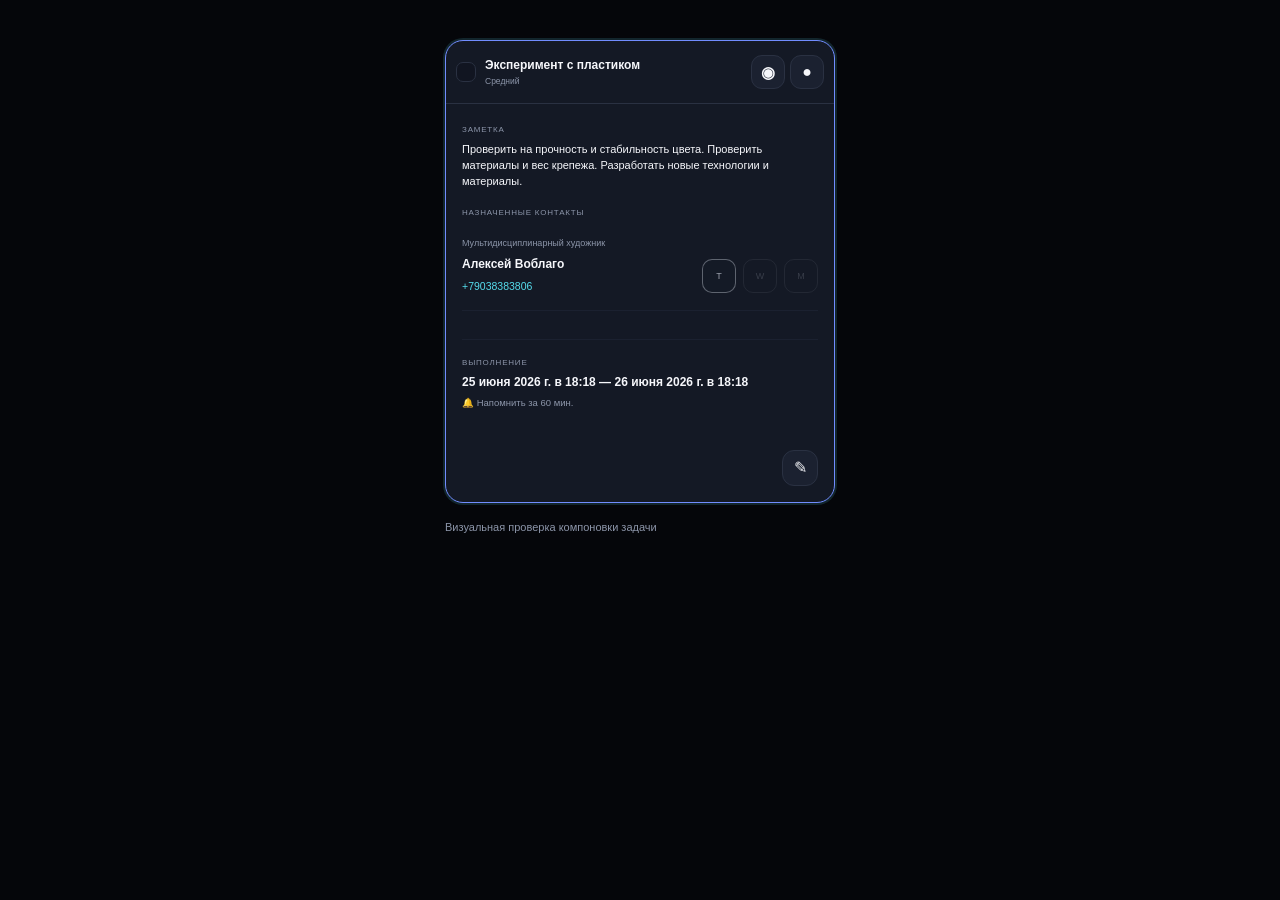
==== visual-check.html @ c801c0f1 "Add files via upload" ====
<!doctype html><html lang="ru"><head><meta charset="utf-8"><meta name="viewport" content="width=device-width,initial-scale=1"><link rel="stylesheet" href="styles.css?v=6.0.23"><style>html,body{overflow:auto;min-height:100%;background:#05060a}.visual-page{width:min(430px,100%);margin:0 auto;padding:20px}.stage-task-card{margin-top:20px}.stage-task-expanded{display:grid}.marker{margin-top:18px;color:#8c95a9;font-size:11px}</style></head><body><main class="visual-page"><article class="stage-task-card selected"><div class="stage-task-head"><label class="stage-task-check"><input type="checkbox"><span></span></label><div class="stage-task-title"><b>Эксперимент с пластиком</b><small>Средний</small></div><div class="stage-task-actions"><button>◉</button><button>●</button></div></div><div class="stage-task-expanded"><div class="task-note"><small>ЗАМЕТКА</small><p>Проверить на прочность и стабильность цвета. Проверить материалы и вес крепежа. Разработать новые технологии и материалы.</p></div><div class="task-contact-view"><small>НАЗНАЧЕННЫЕ КОНТАКТЫ</small><article class="task-contact-card"><div class="task-contact-copy"><span class="task-contact-role">Мультидисциплинарный художник</span><b>Алексей Воблаго</b><a class="task-contact-number">+79038383806</a></div><div class="task-contact-messengers"><span class="messenger-badges"><button class="messenger-badge selected">T</button><button class="messenger-badge muted">W</button><button class="messenger-badge muted">M</button></span></div></article></div><div class="task-time-view"><small>ВЫПОЛНЕНИЕ</small><b>25 июня 2026 г. в 18:18 — 26 июня 2026 г. в 18:18</b><span>🔔 Напомнить за 60 мин.</span></div><div class="task-expanded-actions"><button>✎</button></div></div></article><p class="marker">Визуальная проверка компоновки задачи</p></main></body></html>
---- styles.css ----
:root{
  --bg:#05060a;--surface:#0d1018;--surface2:#141925;--surface3:#1b2130;
  --line:#2a3142;--line-soft:#1b2130;--text:#f6f7fb;--muted:#8c95a9;
  --purple:#a14eff;--blue:#6177ff;--cyan:#55dcec;--lime:#b8ff72;--danger:#ff7285;
  --header-h:62px;--nav-h:68px;--safe-top:env(safe-area-inset-top,0px);--safe-bottom:env(safe-area-inset-bottom,0px)
}
*{box-sizing:border-box;-webkit-tap-highlight-color:transparent}
html,body{margin:0;width:100%;height:100%;overflow:hidden;background:var(--bg);color:var(--text);font-family:-apple-system,BlinkMacSystemFont,"SF Pro Display","SF Pro Text",Inter,Arial,sans-serif}
body{overscroll-behavior:none}
button,input,textarea,select{font:inherit;color:inherit}
button{border:0;background:none;padding:0;cursor:pointer}
input,textarea,select{outline:none}
.hidden{display:none!important}
.primary,.ghost{min-height:44px;padding:0 18px;border-radius:15px;font-weight:700}
.primary{background:linear-gradient(120deg,var(--purple),var(--blue) 55%,var(--cyan));color:white;box-shadow:0 12px 28px #536fff33}
.ghost{background:#1b2130;color:#e8ebf3;border:1px solid #30384b}
.danger-text{color:#ff9aaa}

/* Approved loading and auth */
.splash-screen,.auth-screen{position:fixed;inset:0;z-index:1000;display:grid;place-items:center;overflow:hidden;background:radial-gradient(circle at 50% 36%,#141c3a 0,#080a12 42%,#040509 78%)}
.splash-screen{transition:opacity .42s ease,visibility .42s ease}.splash-screen.leaving{opacity:0;visibility:hidden}
.splash-noise{position:absolute;inset:0;background:radial-gradient(circle at center,transparent 0,transparent 58%,#030408 100%)}
.splash-dots{position:absolute;inset:0;background-image:radial-gradient(circle,rgba(151,160,255,.18) 0 1px,transparent 1.4px);background-size:23px 23px;mask-image:radial-gradient(circle,#000 5%,transparent 73%);opacity:.26}
.splash-orbit{position:absolute;border:1px solid #7c64ff20;border-radius:50%;animation:orbit 2s ease both}.orbit-a{width:430px;height:430px}.orbit-b{width:620px;height:620px;animation-delay:.12s}
.splash-content{position:relative;z-index:2;text-align:center;padding:0 20px;animation:splashIn 2s cubic-bezier(.2,.78,.23,1) both}
.splash-full-wrap{width:min(76vw,320px);margin:0 auto 28px;display:flex;flex-direction:column;align-items:center}.splash-full-mark{display:block;width:100%;height:auto;object-fit:contain;filter:drop-shadow(0 0 26px #6c55ff33)}.brand-wordmark{display:flex;align-items:center;justify-content:center;gap:.08em;margin-top:14px;font-size:clamp(25px,7vw,35px);font-weight:300;letter-spacing:.22em;line-height:1;color:#f4f5f8}.brand-wordmark strong{font-weight:500;letter-spacing:.18em;background:linear-gradient(90deg,#5d8dff,#716cff 55%,#9d4eff);-webkit-background-clip:text;background-clip:text;color:transparent}
.splash-tagline{margin:0;color:#c7cede;font-size:16px;letter-spacing:.01em}.splash-progress{width:154px;height:2px;margin:30px auto 0;background:#262c3a;border-radius:10px;overflow:hidden}.splash-progress span{display:block;width:100%;height:100%;transform-origin:left;background:linear-gradient(90deg,var(--purple),var(--blue),var(--cyan));animation:load 1.75s ease both}
@keyframes splashIn{0%{opacity:0;transform:translateY(14px) scale(.95);filter:blur(8px)}48%{opacity:1;filter:blur(0)}100%{transform:none}}
@keyframes load{from{transform:scaleX(0)}to{transform:scaleX(1)}}@keyframes orbit{0%{opacity:0;transform:scale(.72)}55%{opacity:.8}100%{opacity:.14;transform:scale(1.08)}}
.auth-screen{z-index:900;padding:calc(16px + var(--safe-top)) 18px calc(16px + var(--safe-bottom));background:radial-gradient(circle at 12% 18%,#7038ff26,transparent 31%),radial-gradient(circle at 88% 79%,#00cae71e,transparent 35%),#05060a}
.auth-card{position:relative;width:min(100%,390px);max-height:calc(100vh - 36px - var(--safe-top) - var(--safe-bottom));overflow:auto;padding:20px;background:linear-gradient(180deg,#111520e8,#0b0e16f2);border:1px solid #2d3446;border-radius:30px;box-shadow:0 30px 80px #000c,0 0 0 1px #171b28 inset;backdrop-filter:blur(24px)}
.auth-brand{display:flex;flex-direction:column;align-items:center;text-align:center;margin-bottom:18px}.auth-mark-wrap{width:100%;height:190px;display:flex;align-items:center;justify-content:center;margin-bottom:8px}.auth-logo-stack{width:min(76vw,310px);display:flex;flex-direction:column;align-items:center}.auth-mark{width:100%;height:auto;object-fit:contain;filter:drop-shadow(0 0 22px #5d5cff29)}.auth-wordmark{margin-top:9px;font-size:27px}.auth-slogan{margin:0 0 10px;color:#c7cede;font-size:17px}
.auth-tabs{display:grid;grid-template-columns:1fr 1fr;gap:4px;padding:4px;border-radius:15px;background:#070910;border:1px solid #1e2432;margin-bottom:14px}.auth-tabs button{height:40px;border-radius:11px;color:#7f899c;font-size:13px}.auth-tabs button.active{color:white;background:#242b3a;box-shadow:inset 0 0 0 1px #414a60}
.auth-form{display:grid;gap:12px}.auth-form label{font-size:11px;color:#9da6b8}.auth-form input{display:block;width:100%;height:47px;margin-top:6px;padding:0 14px;background:#080a10;border:1px solid #2e3547;border-radius:14px;font-size:14px}.auth-form input:focus{border-color:#7668fa;box-shadow:0 0 0 3px #6f56ff20}.auth-submit{width:100%;margin-top:3px}.skip-auth{width:100%;height:44px;margin-top:12px;border:1px solid #31384a;border-radius:14px;background:#171b25;color:#c8ceda}
.auth-glow{position:absolute;border-radius:50%;filter:blur(70px);opacity:.24}.glow-one{width:240px;height:240px;background:#7f3cff;left:-100px;top:80px}.glow-two{width:250px;height:250px;background:#18cfe4;right:-130px;bottom:50px}

/* Workspace */
.app-hidden{visibility:hidden;opacity:0}#app.app-ready{visibility:visible;opacity:1;transition:opacity .35s ease}
.app-header{position:fixed;z-index:80;top:0;left:0;right:0;height:calc(var(--header-h) + var(--safe-top));padding:calc(var(--safe-top) + 8px) 14px 6px;display:grid;grid-template-columns:44px 1fr 44px;align-items:center;gap:10px;background:linear-gradient(180deg,#07090ff5 0,#07090fcb 70%,transparent 100%);pointer-events:none}
.app-header>*{pointer-events:auto}.brand-button,.round-button{width:42px;height:42px;border-radius:15px;display:grid;place-items:center;background:linear-gradient(180deg,#171b26,#10131b);border:1px solid #2b3244;box-shadow:0 8px 24px #0007,0 0 0 1px #171c28 inset}.brand-button img{width:34px;height:28px;object-fit:contain;display:block}.round-button{border-radius:50%;gap:3px;align-content:center}.round-button span{display:block;width:4px;height:4px;border-radius:50%;background:#d7ddea}
.space-switch{justify-self:center;display:grid;grid-template-columns:1fr 1fr;width:min(214px,58vw);padding:4px;background:#0b0e16d9;border:1px solid #242b3b;border-radius:18px;backdrop-filter:blur(18px);box-shadow:0 0 0 1px #151925 inset}.space-switch button{height:38px;border-radius:14px;color:#8992a5;font-size:12px;font-weight:650}.space-switch button.active{color:white;background:linear-gradient(145deg,#303747,#1b2130);box-shadow:inset 0 0 0 1px #465067,0 8px 22px #0006}
#canvasViewport{position:fixed;inset:0;overflow:hidden;touch-action:none;background:radial-gradient(circle at 50% 43%,#0b1230 0,#070910 42%,#040509 79%)}
#dotCanvas{position:absolute;inset:0;width:100%;height:100%;z-index:0;pointer-events:none}
#world{position:absolute;left:0;top:0;width:3600px;height:2600px;transform-origin:0 0;z-index:2;will-change:transform}
#linkLayer,#cardLayer{position:absolute;left:0;top:0;width:3600px;height:2600px}#linkLayer{overflow:visible;pointer-events:none;z-index:1}#cardLayer{z-index:2}
.link-path{fill:none;stroke:url(#linkGradient);stroke-width:2.2;opacity:.45;filter:drop-shadow(0 0 7px #697aff40);transition:opacity .2s,stroke-width .2s}.link-path.active{opacity:1;stroke-width:3.4;filter:drop-shadow(0 0 12px #65def089)}
.link-dot{fill:#72dff0;opacity:.75;filter:drop-shadow(0 0 7px #72dff0)}
.empty-state{position:absolute;z-index:3;left:50%;top:48%;transform:translate(-50%,-50%);width:min(340px,84vw);text-align:center;pointer-events:none}.empty-symbol{font-size:84px;line-height:.8;background:linear-gradient(135deg,var(--purple),var(--cyan));-webkit-background-clip:text;background-clip:text;color:transparent;filter:drop-shadow(0 0 18px #725aff42)}.empty-state h1{font-size:29px;margin:16px 0 7px}.empty-state p{margin:0;color:#8e97aa;font-size:14px}
.gesture-hint{position:absolute;z-index:70;left:50%;top:calc(var(--safe-top) + 76px);transform:translateX(-50%);width:min(350px,calc(100vw - 32px));padding:14px;background:#111623ee;border:1px solid #30384c;border-radius:20px;box-shadow:0 20px 50px #000b;backdrop-filter:blur(20px);display:grid;gap:8px}.gesture-hint span{font-size:12px;color:#d7dce8}.gesture-hint span::before{content:"•";color:#75e6f1;margin-right:8px}.gesture-hint button{height:36px;margin-top:4px;border-radius:12px;background:#252c3c;color:white;font-size:12px}
.canvas-utility{position:fixed;z-index:35;right:16px;top:calc(var(--safe-top) + 74px);width:42px;height:42px;border-radius:14px;background:#111620d9;border:1px solid #2c3446;backdrop-filter:blur(16px);box-shadow:0 10px 28px #0007}.canvas-utility::before,.canvas-utility::after{content:"";position:absolute;width:11px;height:11px;border-color:#aeb7c9}.canvas-utility::before{left:9px;top:9px;border-left:2px solid;border-top:2px solid}.canvas-utility::after{right:9px;bottom:9px;border-right:2px solid;border-bottom:2px solid}

/* Cards */
.node-card{--cw:230px;--ch:154px;position:absolute;width:var(--cw);height:var(--ch);border-radius:26px;touch-action:none;user-select:none;transform-origin:center;will-change:left,top,transform;transition:width .28s cubic-bezier(.2,.75,.2,1),height .28s cubic-bezier(.2,.75,.2,1),border-radius .28s,box-shadow .2s;filter:drop-shadow(0 20px 34px #0008)}
.node-card.compact{--cw:128px;--ch:128px;border-radius:31px}.node-card.expanded{--cw:310px;--ch:224px;border-radius:30px}
.card-shell{position:absolute;inset:0;overflow:hidden;border-radius:inherit;background:linear-gradient(160deg,#171c29f7,#0d1018f9);border:1px solid #2c3346;box-shadow:0 0 0 1px #151a27 inset;isolation:isolate}.card-shell::after{content:"";position:absolute;inset:0;z-index:-1;border-radius:inherit;background:linear-gradient(180deg,#697bff12,transparent 38%,#61def20b)}
.node-card.selected .card-shell{border-color:#7fa6ff;box-shadow:0 0 0 2px #77e3f04a,0 0 34px #805eff4f,0 0 0 1px #182338 inset}.node-card.dragging{transition:none;z-index:30}.node-card.longpress .card-shell{animation:pressGlow 2s linear forwards}@keyframes pressGlow{0%{box-shadow:0 0 0 0 #60ddec00}100%{box-shadow:0 0 0 4px #60ddecbb,0 0 34px #7b62ff8c}}
.card-visual{position:relative;height:68px;background:linear-gradient(135deg,#242d49,#131a2c 52%,#162637);background-size:cover;background-position:center;overflow:hidden}.card-visual::after{content:"";position:absolute;inset:0;background:linear-gradient(180deg,transparent 40%,#0e1119e8)}.card-visual-placeholder{position:absolute;inset:0;display:grid;place-items:center;color:#c2cbdd}.card-visual-placeholder svg{width:31px;height:31px;opacity:.78}.card-type-pill{position:absolute;z-index:2;left:10px;top:10px;padding:5px 8px;border:1px solid #7484af55;border-radius:999px;background:#0b0e16a6;backdrop-filter:blur(10px);font-size:8px;letter-spacing:.12em;color:#d9dfed}.card-status-dot{position:absolute;z-index:3;right:11px;top:11px;width:9px;height:9px;border-radius:50%;background:#72e2ef;box-shadow:0 0 10px #72e2ef}.status-paused .card-status-dot{background:#ffd36b;box-shadow:0 0 10px #ffd36b}.status-done .card-status-dot{background:#b7ff72;box-shadow:0 0 10px #b7ff72}.status-cancelled .card-status-dot{background:#ff7285;box-shadow:0 0 10px #ff7285}
.card-content{padding:11px 13px 12px}.card-title-row{display:flex;align-items:flex-start;gap:7px}.card-title{min-width:0;flex:1;margin:0;color:#fff;font-size:15px;line-height:1.15;font-weight:720;white-space:nowrap;overflow:hidden;text-overflow:ellipsis}.card-subtitle{margin:4px 0 0;color:#929caf;font-size:10.5px;white-space:nowrap;overflow:hidden;text-overflow:ellipsis}.card-metrics{display:flex;gap:5px;margin-top:9px;overflow:hidden}.metric{flex:0 0 auto;display:inline-flex;align-items:center;gap:4px;min-height:24px;padding:0 7px;border:1px solid #2b3345;border-radius:11px;background:#101520;color:#c8cfdd;font-size:8.5px}.metric svg{width:11px;height:11px}.card-progress{height:3px;margin-top:9px;border-radius:4px;background:#232a39;overflow:hidden}.card-progress span{display:block;height:100%;border-radius:inherit;background:linear-gradient(90deg,var(--purple),var(--cyan))}
.card-actions{position:absolute;z-index:8;left:50%;bottom:-24px;transform:translateX(-50%);display:flex;gap:7px;padding:6px;border:1px solid #31394c;border-radius:18px;background:#111621ed;box-shadow:0 14px 35px #000a;backdrop-filter:blur(18px);opacity:0;pointer-events:none;transition:opacity .18s,bottom .18s}.node-card.selected .card-actions{opacity:1;bottom:-29px;pointer-events:auto}.card-action{width:38px;height:38px;border-radius:13px;display:grid;place-items:center;background:#1c2230;border:1px solid #2d3548;color:#d9dfea}.card-action.primary-action{background:linear-gradient(135deg,#4f3a80,#193e5a);border-color:#586a98}.card-action svg{width:19px;height:19px}
.compact .card-shell{background:#111620}.compact .card-visual{height:100%;border-radius:inherit}.compact .card-visual::after{background:linear-gradient(180deg,transparent 34%,#080b12ee 88%)}.compact .card-type-pill{display:none}.compact .card-status-dot{right:12px;top:12px}.compact .card-content{position:absolute;z-index:3;left:0;right:0;bottom:0;padding:11px}.compact .card-title{font-size:12px;text-align:center}.compact .card-subtitle,.compact .card-metrics,.compact .card-progress{display:none}.compact .card-visual-placeholder svg{width:42px;height:42px}.compact .card-actions{bottom:-24px}.compact.selected .card-actions{bottom:-27px}
.expanded .card-visual{height:92px}.expanded .card-content{padding:13px 15px}.expanded .card-title{font-size:18px}.expanded .card-subtitle{font-size:11px;margin-top:5px}.expanded .card-metrics{margin-top:12px}.expanded .metric{min-height:28px;padding:0 9px;font-size:9px}.expanded .card-progress{height:4px;margin-top:12px}
.node-card[data-type="person"] .card-visual{background:radial-gradient(circle at 50% 20%,#303b61,#131927 62%)}.node-card[data-type="idea"] .card-visual{background:linear-gradient(135deg,#432b5f,#182a42 58%,#142f35)}.node-card[data-type="goal"] .card-visual{background:linear-gradient(135deg,#283d67,#1c2042 56%,#143c43)}.node-card[data-type="process"] .card-visual{background:linear-gradient(135deg,#302a55,#182a43 54%,#14333a)}
.process-quick{display:none;margin-top:10px;grid-template-columns:1fr 70px 30px;gap:5px}.expanded[data-type="process"] .process-quick{display:grid}.process-quick input{min-width:0;height:30px;padding:0 8px;background:#090c12;border:1px solid #2a3244;border-radius:9px;font-size:9px}.process-quick button{border-radius:9px;background:linear-gradient(135deg,var(--purple),var(--cyan));font-weight:800}

/* Navigation */
.bottom-nav{position:fixed;z-index:60;left:14px;right:14px;bottom:calc(9px + var(--safe-bottom));height:var(--nav-h);display:grid;grid-template-columns:repeat(4,1fr);align-items:center;padding:4px;border:1px solid #262d3e;border-radius:27px;background:linear-gradient(180deg,#111520e6,#0c0f17f4);backdrop-filter:blur(24px);box-shadow:0 12px 40px #000a,0 0 0 1px #171b28 inset}.bottom-nav button{height:56px;border-radius:20px;color:#8993a6;display:flex;flex-direction:column;align-items:center;justify-content:center;gap:3px}.bottom-nav button.active{color:#eef3ff;background:linear-gradient(145deg,#242b3a,#171c28);box-shadow:inset 0 0 0 1px #313a4e}.nav-icon{width:24px;height:24px;display:grid;place-items:center}.nav-icon svg{width:23px;height:23px}.bottom-nav small{font-size:9px;font-weight:650}
.create-button{position:fixed;z-index:66;right:22px;bottom:calc(var(--nav-h) + var(--safe-bottom) + 24px);width:58px;height:58px;border-radius:50%;background:linear-gradient(135deg,var(--purple),var(--blue) 55%,var(--cyan));box-shadow:0 16px 36px #506fff50,0 0 0 5px #090b12;border:1px solid #9cbbff8f}.create-button span::before,.create-button span::after{content:"";position:absolute;left:50%;top:50%;width:23px;height:2px;border-radius:4px;background:white;transform:translate(-50%,-50%)}.create-button span::after{transform:translate(-50%,-50%) rotate(90deg)}.create-button.active{transform:rotate(45deg);transition:transform .2s}

/* Sheets / dialogs */
.scrim{position:fixed;inset:0;z-index:100;background:#0009;backdrop-filter:blur(5px)}
.action-sheet,.side-panel{position:fixed;z-index:110;left:0;right:0;bottom:0;max-height:88vh;overflow:auto;padding:9px 16px calc(22px + var(--safe-bottom));border-radius:28px 28px 0 0;background:linear-gradient(180deg,#141925f8,#0b0f17fc);border-top:1px solid #323a4e;box-shadow:0 -24px 70px #000d;animation:sheetIn .24s cubic-bezier(.2,.8,.2,1)}@keyframes sheetIn{from{transform:translateY(30px);opacity:0}to{transform:none;opacity:1}}
.sheet-grabber{width:42px;height:4px;margin:1px auto 13px;border-radius:4px;background:#343b4c}.action-sheet header,.side-panel header{display:flex;align-items:center;justify-content:space-between;margin-bottom:14px}.action-sheet header small,.side-panel header small{font-size:8px;letter-spacing:.16em;color:#717d92}.action-sheet h2,.side-panel h2{margin:3px 0 0;font-size:22px}.action-sheet header button,.side-panel header button,.account-menu header button{width:36px;height:36px;border-radius:50%;background:#202635;color:#e5eaf3;font-size:24px}
.creation-grid{display:grid;grid-template-columns:repeat(2,1fr);gap:9px}.creation-item{min-height:84px;padding:13px;border:1px solid #293144;border-radius:20px;background:linear-gradient(145deg,#1a2030,#111620);text-align:left;display:flex;align-items:center;gap:12px}.creation-item:active{transform:scale(.98)}.creation-icon{width:44px;height:44px;border-radius:15px;display:grid;place-items:center;background:linear-gradient(145deg,#28234d,#173448);border:1px solid #3a4c6e}.creation-icon svg{width:25px;height:25px}.creation-item b{display:block;font-size:13px}.creation-item small{display:block;margin-top:4px;color:#8892a5;font-size:9.5px;line-height:1.35}
.account-menu{position:fixed;z-index:115;right:14px;top:calc(var(--safe-top) + 63px);width:min(342px,calc(100vw - 28px));padding:10px;border-radius:23px;background:linear-gradient(180deg,#151a27f7,#0c1018fa);border:1px solid #31394c;box-shadow:0 24px 70px #000d;backdrop-filter:blur(26px);animation:menuIn .18s ease-out}@keyframes menuIn{from{opacity:0;transform:translateY(-7px) scale(.97)}to{opacity:1;transform:none}}.account-menu header{display:flex;align-items:center;justify-content:space-between;padding:6px 7px 10px;border-bottom:1px solid #252c3b}.account-menu header small{font-size:8px;letter-spacing:.17em;color:#738097}.account-menu header b{display:block;margin-top:4px;font-size:14px}.menu-row{width:100%;min-height:58px;padding:9px 8px;display:flex;align-items:center;gap:11px;text-align:left;border-radius:15px}.menu-row:active{background:#202635}.menu-row>span{width:38px;height:38px;border-radius:13px;display:grid;place-items:center;background:linear-gradient(145deg,#29234a,#153248);border:1px solid #384760}.menu-row>span svg{width:20px;height:20px}.menu-row b{display:block;font-size:12px}.menu-row small{display:block;margin-top:3px;color:#8993a7;font-size:9px}.menu-row.danger{color:#ffc4cc}.account-menu footer{text-align:center;color:#667187;font-size:8px;letter-spacing:.08em;padding:8px 0 3px}
.side-panel{z-index:112;min-height:44vh}.panel-body{display:grid;gap:9px}.panel-empty{padding:44px 20px;text-align:center;color:#7f899b}.panel-card{padding:13px;border:1px solid #293144;border-radius:18px;background:#121722}.panel-card-head{display:flex;justify-content:space-between;gap:10px}.panel-card b{font-size:13px}.panel-card small{color:#8d97aa;font-size:9px}.panel-card p{margin:8px 0 0;color:#c8cfdb;font-size:11px;line-height:1.4}.panel-chip{padding:5px 8px;border-radius:999px;background:#202737;color:#b8c1d3;font-size:8px}
.app-dialog{width:min(720px,100vw);max-width:100vw;height:min(92vh,860px);max-height:92vh;margin:auto 0 0;padding:0;border:0;border-radius:30px 30px 0 0;background:#0c1018;color:white;overflow:hidden}.app-dialog::backdrop,.asset-viewer::backdrop{background:#000a;backdrop-filter:blur(7px)}.dialog-shell{height:100%;display:grid;grid-template-rows:auto 1fr auto}.dialog-header{display:flex;align-items:center;justify-content:space-between;padding:16px 17px 12px;border-bottom:1px solid #242b3a;background:#101520f5}.dialog-header small{font-size:8px;letter-spacing:.16em;color:#758198}.dialog-header h2{margin:4px 0 0;font-size:21px}.dialog-header button{width:38px;height:38px;border-radius:50%;background:#202636;color:#e6ebf4;font-size:26px}.dialog-body{overflow:auto;padding:16px 17px calc(20px + var(--safe-bottom))}.dialog-footer{display:flex;align-items:center;gap:8px;padding:10px 16px calc(12px + var(--safe-bottom));border-top:1px solid #242b3a;background:#101520f5}.dialog-footer span{flex:1}
.detail-hero{height:170px;border-radius:24px;background:linear-gradient(135deg,#283556,#151d31 55%,#15323a);background-size:cover;background-position:center;position:relative;overflow:hidden;margin-bottom:14px}.detail-hero::after{content:"";position:absolute;inset:0;background:linear-gradient(180deg,transparent 30%,#0c1018e8)}.detail-hero-content{position:absolute;z-index:2;left:15px;right:15px;bottom:14px}.detail-hero-content h3{margin:0;font-size:22px}.detail-hero-content p{margin:5px 0 0;color:#cad1dd;font-size:11px}.detail-grid{display:grid;grid-template-columns:repeat(2,1fr);gap:8px;margin-bottom:16px}.detail-stat{padding:12px;border:1px solid #293144;border-radius:17px;background:#121722}.detail-stat small{font-size:8px;color:#808ba0}.detail-stat b{display:block;margin-top:5px;font-size:13px}.detail-section{margin:18px 0}.detail-section-head{display:flex;align-items:center;justify-content:space-between;margin-bottom:10px}.detail-section h3{margin:0;font-size:15px}.detail-section-head button{height:34px;padding:0 11px;border-radius:11px;background:#1e2533;border:1px solid #30394c;font-size:10px}.micro-gallery{display:flex;gap:9px;overflow-x:auto;scroll-snap-type:x mandatory;padding:2px 2px 8px;overscroll-behavior-x:contain}.micro-gallery::-webkit-scrollbar{display:none}.asset-tile{position:relative;flex:0 0 126px;height:92px;border-radius:17px;overflow:hidden;scroll-snap-align:start;background:linear-gradient(145deg,#1f2738,#111722);border:1px solid #30394a}.asset-tile img,.asset-tile object{width:100%;height:100%;object-fit:cover;pointer-events:none}.asset-tile-overlay{position:absolute;left:0;right:0;bottom:0;padding:15px 8px 7px;background:linear-gradient(transparent,#080b12ed);font-size:8px;white-space:nowrap;overflow:hidden;text-overflow:ellipsis}.asset-kind{position:absolute;left:8px;top:8px;padding:4px 6px;border-radius:7px;background:#090c13c9;border:1px solid #66718d55;font-size:7px;letter-spacing:.1em}.asset-placeholder{height:100%;display:grid;place-items:center;color:#aeb8ca}.asset-placeholder strong{font-size:22px}.asset-placeholder small{position:absolute;bottom:24px;font-size:8px}.note-block{padding:13px;border:1px solid #283043;border-radius:17px;background:#111722;color:#c4cbd8;font-size:11px;line-height:1.5}.chips{display:flex;gap:6px;flex-wrap:wrap}.chip{padding:6px 9px;border:1px solid #30384b;border-radius:999px;background:#151b27;color:#bfc7d6;font-size:9px}.task-list,.stage-list,.people-list,.expense-list{display:grid;gap:7px}.task-item,.stage-item,.person-item,.expense-item{display:flex;align-items:center;gap:10px;padding:10px;border:1px solid #283043;border-radius:15px;background:#121722}.task-item input{width:18px;height:18px;accent-color:#7f72ff}.task-item div,.stage-item div,.person-item div,.expense-item div{min-width:0;flex:1}.task-item b,.stage-item b,.person-item b,.expense-item b{display:block;font-size:11px}.task-item small,.stage-item small,.person-item small,.expense-item small{display:block;margin-top:3px;color:#8791a4;font-size:8.5px}.task-item time,.expense-item time{font-size:8px;color:#808a9d}.stage-progress{width:62px;height:4px;border-radius:5px;background:#272e3d;overflow:hidden}.stage-progress span{display:block;height:100%;background:linear-gradient(90deg,var(--purple),var(--cyan))}
.field{margin:0 0 13px}.field label{display:block;margin-bottom:6px;color:#929caf;font-size:10px}.field input,.field textarea,.field select{width:100%;border:1px solid #30384a;border-radius:14px;background:#151a25;padding:12px;font-size:13px}.field textarea{min-height:86px;resize:vertical}.field-grid{display:grid;grid-template-columns:1fr 1fr;gap:9px}.editor-group{margin:18px 0;padding-top:15px;border-top:1px solid #242b3a}.editor-group h3{margin:0 0 10px;font-size:14px}.inline-add{display:grid;grid-template-columns:1fr 94px 38px;gap:6px}.inline-add input{height:39px;padding:0 10px;background:#151a25;border:1px solid #30384a;border-radius:12px}.inline-add button{border-radius:12px;background:linear-gradient(135deg,var(--purple),var(--cyan))}.repeat-row{display:grid;grid-template-columns:1fr auto;gap:7px;align-items:center;padding:8px 0;border-bottom:1px solid #202737}.repeat-row input{height:38px;padding:0 10px;background:#151a25;border:1px solid #30384a;border-radius:12px}.repeat-row button{width:34px;height:34px;border-radius:10px;background:#2a1a24;color:#ff9bad}
.asset-viewer{width:100vw;max-width:100vw;height:100vh;max-height:100vh;margin:0;padding:0;border:0;background:#05060a;color:white}.asset-viewer header{height:calc(64px + var(--safe-top));padding:var(--safe-top) 15px 0;display:flex;align-items:center;justify-content:space-between;background:#090c13}.asset-viewer header small{display:block;font-size:8px;color:#788399;letter-spacing:.14em}.asset-viewer header b{display:block;margin-top:4px;max-width:70vw;white-space:nowrap;overflow:hidden;text-overflow:ellipsis}.asset-viewer header button{width:39px;height:39px;border-radius:50%;background:#1c2230;color:white;font-size:25px}.asset-viewer #assetStage{height:calc(100vh - 126px - var(--safe-top) - var(--safe-bottom));display:grid;place-items:center;overflow:auto;background:#030407}.asset-viewer #assetStage img{max-width:100%;max-height:100%;object-fit:contain}.asset-viewer #assetStage iframe,.asset-viewer #assetStage object{width:100%;height:100%;border:0;background:white}.asset-viewer footer{height:calc(62px + var(--safe-bottom));padding:7px 12px var(--safe-bottom);display:flex;align-items:center;justify-content:center;gap:7px;background:#090c13}.asset-viewer footer button{min-width:44px;height:42px;padding:0 12px;border-radius:13px;background:#1b2130;border:1px solid #2c3447;font-size:10px}.asset-viewer footer button:first-child,.asset-viewer footer button:last-child{font-size:26px;padding:0;width:44px}
.toast{position:fixed;z-index:1200;left:50%;bottom:calc(92px + var(--safe-bottom));transform:translateX(-50%);max-width:calc(100vw - 32px);padding:11px 15px;border-radius:14px;background:linear-gradient(135deg,#8d51ff,#4e82ff,#42d7e7);color:#fff;box-shadow:0 14px 40px #000b;font-size:11px;text-align:center}
@media(min-width:720px){.app-dialog{margin:auto;border-radius:30px;height:min(84vh,820px)}.side-panel,.action-sheet{left:50%;right:auto;width:520px;transform:translateX(-50%);border-radius:28px}.creation-grid{grid-template-columns:repeat(3,1fr)}}
@media(max-width:390px){:root{--header-h:58px;--nav-h:64px}.app-header{grid-template-columns:40px 1fr 40px;padding-left:11px;padding-right:11px}.brand-button,.round-button{width:39px;height:39px}.brand-button img{width:31px}.space-switch{width:min(202px,59vw)}.space-switch button{height:35px}.bottom-nav{left:10px;right:10px;border-radius:25px}.create-button{width:54px;height:54px;right:18px}.auth-mark-wrap{height:178px}.auth-logo-stack{width:min(78vw,300px)}.auth-wordmark{font-size:25px}.field-grid{grid-template-columns:1fr}.node-card.expanded{--cw:292px}}


/* BOONWAVE light theme */
html[data-theme="light"]{
  --bg:#f5f7fb;--surface:#ffffff;--surface2:#f0f3f8;--surface3:#e7ebf3;
  --line:#d6dce7;--line-soft:#e7ebf2;--text:#151821;--muted:#687286;
}
html[data-theme="light"],html[data-theme="light"] body{background:var(--bg);color:var(--text)}
html[data-theme="light"] .splash-screen,
html[data-theme="light"] .auth-screen{background:radial-gradient(circle at 50% 36%,#eef2ff 0,#f8f9fc 47%,#ffffff 82%)}
html[data-theme="light"] .splash-noise{background:radial-gradient(circle at center,transparent 0,transparent 58%,#e7eaf1 100%)}
html[data-theme="light"] .splash-dots{background-image:radial-gradient(circle,rgba(91,89,190,.14) 0 1px,transparent 1.4px)}
html[data-theme="light"] .brand-wordmark{color:#20232c}
html[data-theme="light"] .splash-tagline,html[data-theme="light"] .auth-slogan{color:#697388}
html[data-theme="light"] .splash-progress{background:#dfe4ee}
html[data-theme="light"] .auth-screen{background:radial-gradient(circle at 12% 18%,#8f61ff1c,transparent 31%),radial-gradient(circle at 88% 79%,#1bc9df1c,transparent 35%),#f7f8fb}
html[data-theme="light"] .auth-card{background:linear-gradient(180deg,#fffffff2,#f7f8fbf5);border-color:#d8deea;box-shadow:0 28px 70px #52607726,0 0 0 1px #ffffff inset}
html[data-theme="light"] .auth-tabs{background:#edf0f6;border-color:#dbe0e9}
html[data-theme="light"] .auth-tabs button{color:#727c8e}html[data-theme="light"] .auth-tabs button.active{color:#20242d;background:#fff;box-shadow:0 4px 14px #6772871c,inset 0 0 0 1px #d7dce6}
html[data-theme="light"] .auth-form label{color:#687286}html[data-theme="light"] .auth-form input{background:#fff;border-color:#d7dde7;color:#171a22}
html[data-theme="light"] .skip-auth{background:#eef1f6;border-color:#d8dee8;color:#495367}
html[data-theme="light"] .app-header{background:linear-gradient(180deg,#f6f8fcf8 0,#f6f8fcd8 70%,transparent 100%)}
html[data-theme="light"] .brand-button,html[data-theme="light"] .round-button{background:linear-gradient(180deg,#fff,#f0f3f8);border-color:#d5dbe6;box-shadow:0 8px 22px #67728720,0 0 0 1px #fff inset}
html[data-theme="light"] .round-button span{background:#4f596b}
html[data-theme="light"] .space-switch{background:#edf1f6e8;border-color:#d6dce6;box-shadow:0 0 0 1px #fff inset}
html[data-theme="light"] .space-switch button{color:#6f798b}html[data-theme="light"] .space-switch button.active{color:#20242c;background:linear-gradient(145deg,#fff,#e9edf4);box-shadow:inset 0 0 0 1px #d4dae4,0 7px 18px #68758b20}
html[data-theme="light"] #canvasViewport{background:radial-gradient(circle at 50% 43%,#ffffff 0,#f5f7fb 48%,#edf1f7 100%)}
html[data-theme="light"] .empty-state p{color:#768094}
html[data-theme="light"] .gesture-hint{background:#fffffff2;border-color:#d6dde8;box-shadow:0 20px 45px #65708626}html[data-theme="light"] .gesture-hint span{color:#394254}html[data-theme="light"] .gesture-hint button{background:#e9edf4;color:#242934}
html[data-theme="light"] .canvas-utility{background:#ffffffe8;border-color:#d4dbe6;box-shadow:0 10px 24px #66728720}html[data-theme="light"] .canvas-utility::before,html[data-theme="light"] .canvas-utility::after{border-color:#667185}
html[data-theme="light"] .node-card{filter:drop-shadow(0 18px 28px #66718828)}
html[data-theme="light"] .card-shell{background:linear-gradient(160deg,#fffffffa,#f2f5f9fc);border-color:#d5dce7;box-shadow:0 0 0 1px #fff inset}
html[data-theme="light"] .card-shell::after{background:linear-gradient(180deg,#697bff0c,transparent 38%,#61def20b)}
html[data-theme="light"] .node-card.selected .card-shell{border-color:#748cff;box-shadow:0 0 0 2px #66cfe33d,0 0 28px #7760e92e,0 0 0 1px #fff inset}
html[data-theme="light"] .card-visual{background:linear-gradient(135deg,#e9eef9,#dfe7f4 52%,#e5f4f6)}html[data-theme="light"] .card-visual::after{background:linear-gradient(180deg,transparent 42%,#f8f9fce8)}
html[data-theme="light"] .card-visual-placeholder{color:#566278}html[data-theme="light"] .card-type-pill{background:#ffffffbd;border-color:#7886a344;color:#465166}
html[data-theme="light"] .card-title{color:#171a22}html[data-theme="light"] .card-subtitle{color:#737e91}
html[data-theme="light"] .metric{border-color:#d6dde8;background:#f7f9fc;color:#505b6f}html[data-theme="light"] .card-progress{background:#dde3ec}
html[data-theme="light"] .card-actions{background:#fffffff2;border-color:#d4dbe6;box-shadow:0 12px 30px #68758b2e}html[data-theme="light"] .card-action{background:#f0f3f8;border-color:#d5dce7;color:#465166}
html[data-theme="light"] .compact .card-shell{background:#f7f9fc}html[data-theme="light"] .compact .card-visual::after{background:linear-gradient(180deg,transparent 35%,#f7f9fcee 88%)}
html[data-theme="light"] .node-card[data-type="person"] .card-visual{background:radial-gradient(circle at 50% 20%,#e7ecfb,#e1e7f1 62%)}
html[data-theme="light"] .node-card[data-type="idea"] .card-visual{background:linear-gradient(135deg,#f0e6f7,#e6eef7 58%,#e5f3f2)}
html[data-theme="light"] .node-card[data-type="goal"] .card-visual{background:linear-gradient(135deg,#e6edf9,#e8e8f7 56%,#e2f3f3)}
html[data-theme="light"] .node-card[data-type="process"] .card-visual{background:linear-gradient(135deg,#ebe7f8,#e5edf7 54%,#e2f2f2)}
html[data-theme="light"] .process-quick input{background:#fff;border-color:#d6dde8;color:#171a22}
html[data-theme="light"] .bottom-nav{border-color:#d5dce7;background:linear-gradient(180deg,#fffffff0,#f3f5f9f7);box-shadow:0 12px 34px #66728728,0 0 0 1px #fff inset}
html[data-theme="light"] .bottom-nav button{color:#758094}html[data-theme="light"] .bottom-nav button.active{color:#252a35;background:linear-gradient(145deg,#fff,#e9edf4);box-shadow:inset 0 0 0 1px #d7dde7}
html[data-theme="light"] .create-button{box-shadow:0 16px 34px #506fff3a,0 0 0 5px #f5f7fb}
html[data-theme="light"] .scrim{background:#27304442}
html[data-theme="light"] .action-sheet,html[data-theme="light"] .side-panel{background:linear-gradient(180deg,#fffffffa,#f3f5f9fc);border-color:#d4dbe6;box-shadow:0 -20px 55px #66728730}
html[data-theme="light"] .sheet-grabber{background:#ccd3df}html[data-theme="light"] .action-sheet header small,html[data-theme="light"] .side-panel header small{color:#788398}
html[data-theme="light"] .action-sheet header button,html[data-theme="light"] .side-panel header button,html[data-theme="light"] .account-menu header button{background:#e9edf4;color:#3e485a}
html[data-theme="light"] .creation-item{border-color:#d7dde7;background:linear-gradient(145deg,#fff,#eef2f7)}html[data-theme="light"] .creation-icon{background:linear-gradient(145deg,#eee9fb,#e3f1f4);border-color:#d6ddeb}html[data-theme="light"] .creation-item small{color:#707b8e}
html[data-theme="light"] .account-menu{background:linear-gradient(180deg,#fffffffa,#f4f6f9fc);border-color:#d5dce7;box-shadow:0 22px 60px #66728730}
html[data-theme="light"] .account-menu header{border-color:#e0e5ed}html[data-theme="light"] .account-menu header small{color:#788398}html[data-theme="light"] .menu-row:active{background:#e9edf4}html[data-theme="light"] .menu-row>span{background:linear-gradient(145deg,#eee9fb,#e2f1f4);border-color:#d5ddea}html[data-theme="light"] .menu-row small{color:#748094}html[data-theme="light"] .account-menu footer{color:#8892a4}
.theme-menu-row{position:relative}.theme-menu-row>div{flex:1}.theme-switch{width:42px;height:24px;padding:3px;border-radius:999px;background:#2c3342;border:1px solid #414b60;display:flex;align-items:center;flex:0 0 auto;transition:.22s}.theme-switch>i{display:block;width:16px;height:16px;border-radius:50%;background:#fff;box-shadow:0 2px 6px #0005;transition:.22s}.theme-menu-row.is-light .theme-switch{background:linear-gradient(135deg,var(--purple),var(--cyan));border-color:transparent}.theme-menu-row.is-light .theme-switch>i{transform:translateX(18px)}
html[data-theme="light"] .panel-card,html[data-theme="light"] .detail-stat,html[data-theme="light"] .task-item,html[data-theme="light"] .stage-item,html[data-theme="light"] .person-item,html[data-theme="light"] .expense-item{border-color:#d7dde7;background:#fff}
html[data-theme="light"] .panel-card small,html[data-theme="light"] .task-item small,html[data-theme="light"] .stage-item small,html[data-theme="light"] .person-item small,html[data-theme="light"] .expense-item small{color:#758094}html[data-theme="light"] .panel-card p{color:#4e596c}html[data-theme="light"] .panel-chip{background:#e9edf4;color:#536075}
html[data-theme="light"] .app-dialog{background:#f5f7fb;color:#171a22}html[data-theme="light"] .app-dialog::backdrop,html[data-theme="light"] .asset-viewer::backdrop{background:#27304466}
html[data-theme="light"] .dialog-header,html[data-theme="light"] .dialog-footer{background:#fffffff2;border-color:#dce2eb}html[data-theme="light"] .dialog-header small{color:#788398}html[data-theme="light"] .dialog-header button{background:#e9edf4;color:#3e485a}
html[data-theme="light"] .detail-hero{background:linear-gradient(135deg,#e8eef9,#e2eaf4 55%,#e2f2f2)}html[data-theme="light"] .detail-hero::after{background:linear-gradient(180deg,transparent 30%,#f5f7fbe8)}html[data-theme="light"] .detail-hero-content p{color:#566176}
html[data-theme="light"] .detail-section-head button{background:#e9edf4;border-color:#d5dce7}html[data-theme="light"] .asset-tile{background:linear-gradient(145deg,#eef2f7,#e4e9f1);border-color:#d5dce7}html[data-theme="light"] .asset-tile-overlay{background:linear-gradient(transparent,#f5f7fbef)}html[data-theme="light"] .asset-kind{background:#ffffffd9;color:#4f5a6e}
html[data-theme="light"] .note-block{border-color:#d7dde7;background:#fff;color:#4c576a}html[data-theme="light"] .chip{border-color:#d5dce7;background:#edf1f6;color:#536075}
html[data-theme="light"] .field label{color:#6f7a8d}html[data-theme="light"] .field input,html[data-theme="light"] .field textarea,html[data-theme="light"] .field select,html[data-theme="light"] .inline-add input,html[data-theme="light"] .repeat-row input{background:#fff;border-color:#d5dce7;color:#171a22}html[data-theme="light"] .editor-group{border-color:#dce2eb}html[data-theme="light"] .repeat-row{border-color:#e1e6ed}
html[data-theme="light"] .ghost{background:#e9edf4;color:#3f495b;border-color:#d3dae5}
html[data-theme="light"] .asset-viewer{background:#f5f7fb;color:#171a22}html[data-theme="light"] .asset-viewer header,html[data-theme="light"] .asset-viewer footer{background:#fff}html[data-theme="light"] .asset-viewer header button,html[data-theme="light"] .asset-viewer footer button{background:#e9edf4;border-color:#d5dce7;color:#344052}html[data-theme="light"] .asset-viewer #assetStage{background:#edf1f6}

/* v6.0.2 — only Working Process detail/editor */
.process-summary-row{grid-template-columns:repeat(4,minmax(0,1fr));gap:6px}.process-summary-row .detail-stat{min-width:0;padding:9px 8px;border-radius:14px}.process-summary-row .detail-stat small,.process-summary-row .detail-stat b{white-space:nowrap;overflow:hidden;text-overflow:ellipsis}.process-detail-hero{position:relative}.process-cover-media{position:absolute;inset:0;width:100%;height:100%;object-fit:cover;transform-origin:center;pointer-events:none}.process-detail-hero::after{z-index:1}.process-detail-hero .detail-hero-content{z-index:2}.process-cover-editor{display:grid;grid-template-columns:116px 1fr;gap:10px;align-items:center}.process-cover-thumb,.process-cover-empty{width:116px;height:76px;border-radius:14px;overflow:hidden;border:1px solid #30384a;background:#151a25;display:grid;place-items:center;color:#929caf;font-size:10px;text-align:center}.process-cover-thumb img{width:100%;height:100%;object-fit:cover;transform-origin:center}.process-cover-buttons{display:flex;flex-direction:column;align-items:flex-start;gap:7px}.process-cover-buttons .ghost{min-height:38px;padding:0 12px}.cover-position-dialog{width:min(680px,100vw);max-width:100vw;margin:auto 0 0;padding:0;border:0;border-radius:28px 28px 0 0;background:#0c1018;color:white}.cover-position-dialog::backdrop{background:#000a;backdrop-filter:blur(7px)}.cover-position-shell{padding:16px 17px calc(18px + var(--safe-bottom))}.cover-position-shell header{display:flex;align-items:center;justify-content:space-between;margin-bottom:14px}.cover-position-shell header small{font-size:8px;letter-spacing:.16em;color:#758198}.cover-position-shell h2{margin:4px 0 0;font-size:21px}.cover-position-shell header button{width:38px;height:38px;border-radius:50%;background:#202636;color:#e6ebf4;font-size:26px}.cover-position-frame{height:230px;border-radius:22px;overflow:hidden;background:#090c13;border:1px solid #30384a;touch-action:none;position:relative}.cover-position-frame img{position:absolute;inset:0;width:100%;height:100%;object-fit:cover;transform-origin:center;user-select:none;pointer-events:none}.cover-position-controls{display:grid;grid-template-columns:1fr auto auto;gap:8px;align-items:end;margin-top:14px}.cover-position-controls label{display:grid;gap:6px;color:#929caf;font-size:10px}.process-detail-footer{gap:7px}.process-detail-footer #detailBranchButton,.process-detail-footer #detailEditButton{min-height:40px;padding:0 12px;flex:1;min-width:0}.process-detail-footer button:disabled{opacity:.42;filter:saturate(.45);pointer-events:none}.process-action-lock{width:78px;height:40px;display:flex;align-items:center;gap:5px;padding:4px 5px;border:1px solid #30384b;border-radius:14px;background:#171c28;touch-action:none;flex:0 0 auto}.process-lock-icon{font-size:13px;width:16px;text-align:center}.process-lock-track{position:relative;width:48px;height:26px;border-radius:999px;background:#0d1119;border:1px solid #2d3548}.process-lock-thumb{position:absolute;left:2px;top:2px;width:20px;height:20px;border-radius:50%;background:linear-gradient(135deg,var(--purple),var(--cyan));box-shadow:0 3px 9px #0008;transition:transform .16s}.process-action-lock.unlocked .process-lock-thumb{transform:translateX(22px)!important}html[data-theme="light"] .process-cover-thumb,html[data-theme="light"] .process-cover-empty{background:#fff;border-color:#d5dce7;color:#6f7a8d}html[data-theme="light"] .cover-position-dialog{background:#f5f7fb;color:#171a22}html[data-theme="light"] .cover-position-shell header button{background:#e9edf4;color:#3e485a}html[data-theme="light"] .cover-position-frame{background:#edf1f6;border-color:#d5dce7}html[data-theme="light"] .process-action-lock{background:#eef1f6;border-color:#d4dbe6}html[data-theme="light"] .process-lock-track{background:#fff;border-color:#d5dce7}@media(max-width:390px){.process-summary-row{gap:4px}.process-summary-row .detail-stat{padding:8px 5px}.process-detail-footer #detailBranchButton,.process-detail-footer #detailEditButton{padding:0 8px}.process-action-lock{width:72px}.process-cover-editor{grid-template-columns:102px 1fr}.process-cover-thumb,.process-cover-empty{width:102px}}

/* v6.0.3 — only process cover positioning window */
.cover-position-dialog{width:min(520px,calc(100vw - 24px));max-width:calc(100vw - 24px);max-height:calc(100dvh - var(--safe-top) - var(--safe-bottom) - 16px);margin:auto;padding:0;border-radius:26px;overflow:hidden}
.cover-position-shell{max-height:calc(100dvh - var(--safe-top) - var(--safe-bottom) - 16px);overflow:auto;padding:14px 14px calc(14px + var(--safe-bottom));display:flex;flex-direction:column}
.cover-position-shell header{margin-bottom:10px;flex:0 0 auto}.cover-position-shell h2{font-size:17px;line-height:1.15}.cover-position-shell header button{width:36px;height:36px;font-size:24px}
.cover-size-switch{display:grid;grid-template-columns:repeat(3,1fr);gap:5px;padding:4px;margin-bottom:10px;border:1px solid #293144;border-radius:14px;background:#090c13;flex:0 0 auto}
.cover-size-switch button{min-width:0;height:42px;padding:4px 3px;border-radius:10px;color:#818b9e;display:flex;align-items:center;justify-content:center;gap:5px}
.cover-size-switch button.active{color:#fff;background:#202737;box-shadow:inset 0 0 0 1px #3b465c}.cover-size-switch small{font-size:8px;white-space:nowrap;overflow:hidden;text-overflow:ellipsis}
.cover-size-icon{display:block;flex:0 0 auto;border:1.5px solid currentColor;border-radius:3px}.compact-icon{width:13px;height:13px}.medium-icon{width:19px;height:9px}.expanded-icon{width:22px;height:12px}
.cover-position-frame{flex:0 1 auto;margin:auto;transition:width .18s,height .18s,aspect-ratio .18s;max-width:100%;max-height:min(42dvh,300px)}
.cover-position-frame.mode-1{width:min(230px,62vw);height:auto;aspect-ratio:1/1;border-radius:22px}
.cover-position-frame.mode-2{width:100%;height:auto;aspect-ratio:230/68;border-radius:18px}
.cover-position-frame.mode-3{width:100%;height:auto;aspect-ratio:310/92;border-radius:18px}
.cover-position-controls{grid-template-columns:minmax(110px,1fr) auto auto;gap:7px;margin-top:10px;align-items:end;flex:0 0 auto}.cover-position-controls .ghost,.cover-position-controls .primary{min-height:40px;padding:0 13px}
html[data-theme="light"] .cover-size-switch{background:#edf1f6;border-color:#d5dce7}html[data-theme="light"] .cover-size-switch button.active{background:#fff;color:#202634;box-shadow:inset 0 0 0 1px #cbd4e1}
@media(max-width:390px){.cover-position-dialog{width:calc(100vw - 16px);max-width:calc(100vw - 16px)}.cover-position-shell{padding:12px 12px calc(12px + var(--safe-bottom))}.cover-position-shell h2{font-size:16px}.cover-size-switch button{height:39px;gap:4px}.cover-size-switch small{font-size:7.5px}.cover-position-frame{max-height:38dvh}.cover-position-controls{grid-template-columns:1fr 1fr}.cover-position-controls label{grid-column:1/-1}.cover-position-controls .ghost,.cover-position-controls .primary{width:100%;padding:0 10px}}

/* v6.0.4 — process cover controls only */
.process-cover-buttons{width:100%;align-items:stretch}
.process-cover-buttons .ghost{width:100%;min-height:36px;padding:0 12px;text-align:center;white-space:nowrap}
.process-cover-buttons .ghost:disabled{opacity:.42;pointer-events:none}
.process-cover-thumb img,.process-cover-media,.cover-position-frame img{object-fit:cover;object-position:50% 50%;transform-origin:center center}
.cover-position-frame img{inset:0;width:100%;height:100%}


/* v6.0.5 — stage-specific task workspace */
.selectable-stage{width:100%;text-align:left;cursor:pointer;transition:border-color .18s,background .18s,box-shadow .18s}.selectable-stage.selected{border-color:#718cff;background:linear-gradient(145deg,#1b2235,#141a28);box-shadow:0 0 0 2px #62ddec2d,0 10px 28px #0005}.stage-tasks-panel{padding:14px;border:1px solid var(--line);border-radius:22px;background:var(--surface)}.stage-tasks-panel .detail-section-head small{display:block;color:var(--muted);font-size:8px;letter-spacing:.12em;margin-bottom:4px}.stage-task-add{width:40px!important;height:40px!important;padding:0!important;border-radius:13px!important;font-size:23px!important;background:linear-gradient(135deg,var(--purple),var(--cyan))!important;color:#fff}.stage-task-list{display:grid;gap:9px}.stage-task-card{border:1px solid var(--line);border-radius:18px;background:var(--surface2);overflow:hidden}.stage-task-card.selected{border-color:#718cff;box-shadow:0 0 0 2px #62ddec25}.stage-task-head{min-height:62px;padding:10px;display:flex;align-items:center;gap:9px}.stage-task-check input{position:absolute;opacity:0}.stage-task-check span{display:block;width:20px;height:20px;border:1px solid var(--line);border-radius:7px}.stage-task-check input:checked+span{background:linear-gradient(135deg,var(--purple),var(--cyan));box-shadow:inset 0 0 0 4px var(--surface2)}.stage-task-title{min-width:0;flex:1}.stage-task-title b,.stage-task-title small{display:block}.stage-task-title b{font-size:12px}.stage-task-title small{margin-top:4px;color:var(--muted);font-size:8.5px}.stage-task-actions{display:flex;gap:5px}.stage-task-actions button{width:34px;height:34px;border:1px solid var(--line);border-radius:11px;background:var(--surface3);display:grid;place-items:center;font-weight:800}.stage-task-actions svg{width:17px;height:17px}.stage-task-actions .priority-high{color:#ff7285}.stage-task-actions .priority-medium{color:#ffd36b}.stage-task-actions .priority-low{color:#72e2ef}.task-context-menu{display:grid;grid-template-columns:repeat(2,1fr);gap:6px;padding:0 10px 10px}.task-context-menu button{min-height:36px;border:1px solid var(--line);border-radius:11px;background:var(--surface3);font-size:10px}.stage-task-expanded{padding:13px;border-top:1px solid var(--line);display:grid;gap:14px}.stage-task-expanded small{color:var(--muted);font-size:8px;letter-spacing:.1em}.task-note p,.task-contact-view p{margin:6px 0 0;color:var(--text);font-size:11px;line-height:1.45}.task-contact-view>div{display:grid;grid-template-columns:88px 1fr auto;gap:8px;align-items:center;padding:8px 0;border-bottom:1px solid var(--line-soft)}.task-contact-view span{color:var(--muted);font-size:9px}.task-contact-view b,.task-contact-view a{font-size:10px}.task-contact-view a{color:var(--cyan);text-decoration:none}.task-time-view{display:grid;gap:5px}.task-time-view b{font-size:11px}.task-time-view span{color:var(--muted);font-size:9px}.task-extra summary,.task-additional-editor summary{cursor:pointer;font-weight:700;font-size:11px}.task-extra p{margin:8px 0;font-size:10px}.task-editor-dialog{height:min(92vh,860px)}.task-contact-editor{display:grid;gap:7px}.task-contact-row{display:grid;grid-template-columns:.8fr 1fr 1.2fr 34px;gap:6px}.task-contact-row input{min-width:0;height:39px;padding:0 9px;background:var(--surface2);border:1px solid var(--line);border-radius:11px;font-size:10px}.task-contact-row button{border-radius:10px;background:#2a1a24;color:#ff9bad}.task-reminder-row{display:grid;grid-template-columns:1fr 56px;gap:10px;align-items:end}.task-bell-toggle{height:47px;margin-bottom:13px}.task-bell-toggle input{position:absolute;opacity:0}.task-bell-toggle span{width:52px;height:47px;display:grid;place-items:center;border:1px solid var(--line);border-radius:14px;background:var(--surface2);filter:grayscale(1);opacity:.55}.task-bell-toggle input:checked+span{filter:none;opacity:1;background:linear-gradient(145deg,#302a55,#173448);box-shadow:0 0 18px #6177ff45}.task-additional-editor{margin-top:17px;padding:13px;border:1px solid var(--line);border-radius:17px;background:var(--surface2)}.task-additional-editor[open] summary{margin-bottom:14px}@media(max-width:520px){.task-contact-row{grid-template-columns:1fr 1fr 34px}.task-contact-row [data-contact-phone]{grid-column:1/3}.task-contact-view>div{grid-template-columns:74px 1fr}.task-contact-view a{grid-column:2}}

/* v6.0.6 process controls */
.process-metrics-bar{display:grid;grid-template-columns:1.12fr 1.12fr 1.15fr .9fr 48px;gap:6px;align-items:stretch;margin-bottom:16px}.process-metric,.process-phonebook-button{min-width:0;border:1px solid var(--line);border-radius:15px;background:var(--surface2);padding:9px 8px;text-align:left}.process-metric small,.process-phonebook-button small{display:block;color:var(--muted);font-size:8px}.process-metric b{display:block;margin-top:5px;font-size:12px;white-space:nowrap;overflow:hidden;text-overflow:ellipsis}.budget-metric{color:var(--text)}.progress-metric i{display:block;height:3px;margin-top:7px;border-radius:5px;background:var(--line-soft);overflow:hidden}.progress-metric i span{display:block;height:100%;background:linear-gradient(90deg,var(--purple),var(--cyan))}.stacked-count{padding:0}.stacked-count>div{padding:7px 8px}.stacked-count>div+div{border-top:1px solid var(--line)}.stacked-count b{display:inline;margin-left:6px}.process-phonebook-button{display:grid;place-items:center;padding:5px;position:relative}.process-phonebook-button svg{width:22px;height:22px}.process-phonebook-button small{position:absolute;right:5px;top:4px}.process-action-lock{width:112px;padding:4px 6px}.process-lock-track{width:100%;height:28px}.process-action-lock.unlocked .process-lock-thumb{transform:none!important}.mini-editor-dialog{width:min(360px,calc(100vw - 28px));border:0;border-radius:22px;padding:0;background:var(--surface);color:var(--text)}.mini-editor-dialog::backdrop{background:#000a;backdrop-filter:blur(6px)}.mini-editor-dialog form{padding:16px}.mini-editor-dialog header{display:flex;align-items:center;justify-content:space-between;margin-bottom:15px}.mini-editor-dialog h3{margin:0}.mini-editor-dialog header button{width:36px;height:36px;border-radius:50%;background:var(--surface3);font-size:24px}.mini-editor-dialog .primary{width:100%}.phonebook-add{width:100%;margin-bottom:12px}.phonebook-list{display:grid;gap:8px}.phonebook-card{display:grid;grid-template-columns:1fr auto auto;gap:7px;align-items:center;padding:11px;border:1px solid var(--line);border-radius:16px;background:var(--surface2)}.phonebook-card b,.phonebook-card small,.phonebook-card a{display:block}.phonebook-card small{margin-top:3px;color:var(--muted);font-size:9px}.phonebook-card a{margin-top:5px;color:var(--cyan);font-size:10px;text-decoration:none}.phonebook-card button{min-height:34px;padding:0 9px;border-radius:10px;background:var(--surface3);font-size:9px}.phonebook-editor{margin-top:14px;padding:13px;border:1px solid var(--line);border-radius:18px;background:var(--surface2)}.phonebook-editor-actions{display:flex;justify-content:flex-end;gap:8px}.task-contact-picker{display:grid;gap:7px}.task-contact-choice{display:flex;gap:9px;align-items:center;padding:10px;border:1px solid var(--line);border-radius:14px;background:var(--surface2)}.task-contact-choice input{width:18px;height:18px;accent-color:#716cff}.task-contact-choice span{min-width:0}.task-contact-choice b,.task-contact-choice small{display:block}.task-contact-choice small{margin-top:3px;color:var(--muted);font-size:9px}@media(max-width:520px){.process-metrics-bar{grid-template-columns:1fr 1fr 1fr .8fr 44px;gap:4px}.process-metric{padding:8px 5px}.process-metric b{font-size:11px}.process-action-lock{width:124px}.phonebook-card{grid-template-columns:1fr auto}.phonebook-card .danger-text{grid-column:2}}


/* v6.0.7 precision fixes */
.process-metrics-bar{grid-template-columns:1.08fr 1.08fr 1.1fr .82fr 38px;gap:4px;margin-bottom:13px}
.process-metric,.process-phonebook-button{border-radius:13px;padding:7px 6px;min-height:70px}
.process-metric small,.process-phonebook-button small{font-size:7px;line-height:1.1}
.process-metric b{margin-top:4px;font-size:11px}
.progress-metric i{margin-top:6px}
.stacked-count>div{padding:5px 6px}
.stacked-count b{margin-left:4px;font-size:10px}
.process-phonebook-button{padding:3px;min-height:70px}
.process-phonebook-button svg{width:16px;height:16px;stroke-width:1.55}
.process-phonebook-button small{right:4px;top:3px}
.budget-metric{touch-action:manipulation;user-select:none;-webkit-user-select:none}
.delicate-plus,.stage-task-add,.inline-add>button{width:30px!important;height:30px!important;min-height:30px!important;padding:0!important;border-radius:10px!important;background:var(--surface3)!important;border:1px solid var(--line)!important;color:var(--text)!important;font-size:18px!important;font-weight:400!important;box-shadow:none!important;display:grid!important;place-items:center!important}
.process-detail-footer{gap:6px;padding-left:12px;padding-right:12px}
.process-detail-footer #detailBranchButton,.process-detail-footer #detailEditButton{min-height:38px;padding:0 8px;font-size:11px;line-height:1;white-space:nowrap;overflow:hidden;text-overflow:clip;border-radius:13px}
.process-action-lock{width:136px;height:38px;padding:4px 5px;border-radius:13px}
.process-lock-track{height:28px;width:100%}
.process-lock-thumb{width:20px;height:20px;transition:transform .18s cubic-bezier(.2,.8,.2,1)}
.process-action-lock.unlocked .process-lock-track{border-color:#6b86cf;background:#11182a}
@media(max-width:390px){
  .process-metrics-bar{grid-template-columns:1.05fr 1.05fr 1.05fr .78fr 36px;gap:3px}
  .process-metric,.process-phonebook-button{padding:6px 4px;min-height:66px}
  .process-metric b{font-size:10px}
  .process-phonebook-button{min-height:66px}
  .process-phonebook-button svg{width:15px;height:15px}
  .process-detail-footer #detailBranchButton,.process-detail-footer #detailEditButton{font-size:10px;padding:0 6px}
  .process-action-lock{width:128px}
}

/* v6.0.8 focused process refinements */
.process-metrics-bar{grid-template-columns:1.18fr 1.18fr .82fr .82fr 42px!important;gap:5px!important;margin-bottom:8px!important}
.process-metric,.process-phonebook-button{min-height:68px!important}
.count-metric{text-align:center}.count-metric b{font-size:14px!important}
.process-progress-row{display:grid;grid-template-columns:auto 1fr;align-items:center;gap:14px;padding:11px 14px;margin:0 0 16px;border:1px solid var(--line);border-radius:17px;background:var(--surface2)}
.process-progress-row div{display:flex;align-items:baseline;gap:8px}.process-progress-row small{color:var(--muted);font-size:8px}.process-progress-row b{font-size:13px}.process-progress-row i{display:block;height:5px;border-radius:99px;background:var(--line-soft);overflow:hidden}.process-progress-row i span{display:block;height:100%;background:linear-gradient(90deg,var(--purple),var(--cyan))}
.process-detail-hero{position:relative}.process-cover-menu-button{position:absolute;z-index:5;left:12px;top:12px;width:34px;height:34px;border-radius:50%;display:grid;place-items:center;background:#0b0e16b8;border:1px solid #7584a055;color:#fff;font-size:14px;letter-spacing:1px;backdrop-filter:blur(12px)}
.cover-quick-menu form{display:grid;gap:9px}.cover-quick-menu header{margin-bottom:3px}.cover-quick-menu .ghost{width:100%;min-height:42px;text-align:left}
.stage-editor-actions{display:grid;grid-template-columns:1fr 1.35fr;gap:8px;align-items:center}.stage-delete-button{min-height:44px;border:1px solid #61313a;border-radius:15px;background:#2b171d}
#stageEditorDialog .field input{width:100%}#stageEditDate{display:block;min-width:0;appearance:none;-webkit-appearance:none}
.confirm-dialog p{margin:0 0 16px;color:var(--muted);font-size:12px;line-height:1.5}.confirm-actions{display:grid;grid-template-columns:1fr 1fr;gap:8px}.confirm-actions .ghost,.confirm-actions .primary{width:100%}
@media(max-width:390px){.process-metrics-bar{grid-template-columns:1.15fr 1.15fr .78fr .78fr 38px!important;gap:3px!important}.process-metric,.process-phonebook-button{padding:6px 4px!important}.process-progress-row{padding:10px 11px;gap:10px}.process-cover-menu-button{left:10px;top:10px;width:32px;height:32px}}
html[data-theme="light"] .process-cover-menu-button{background:#ffffffcc;color:#303744;border-color:#c9d2df}


/* v6.0.9 — compact process metrics and reliable budget editor */
.process-metrics-bar{
  align-items:stretch!important;
  margin-bottom:8px!important;
}
.process-metric,.process-phonebook-button{
  min-height:54px!important;
  height:54px!important;
  padding:5px 5px!important;
  justify-content:center!important;
  align-items:center!important;
  text-align:center!important;
}
.process-metric{
  display:flex!important;
  flex-direction:column!important;
}
.process-metric small{
  width:100%;
  text-align:center!important;
}
.process-metric b{
  width:100%;
  text-align:center!important;
  overflow:visible!important;
  text-overflow:clip!important;
  font-variant-numeric:tabular-nums;
}
.budget-metric{
  cursor:pointer;
  touch-action:manipulation!important;
}
.budget-metric:active{
  transform:scale(.98);
}
.process-phonebook-button{
  display:grid!important;
  place-items:center!important;
}
.process-phonebook-button svg{
  margin:auto;
}
#budgetEditorDialog .field input{
  text-align:center;
  font-variant-numeric:tabular-nums;
}
@media(max-width:390px){
  .process-metric,.process-phonebook-button{
    min-height:52px!important;
    height:52px!important;
    padding:4px 3px!important;
  }
}

/* v6.0.10 — refined metric proportions and interactive outlines */
.process-metrics-bar{
  grid-template-columns:minmax(0,1.38fr) minmax(0,1.38fr) minmax(48px,.72fr) minmax(48px,.72fr) minmax(50px,.78fr)!important;
  gap:5px!important;
}
.process-metric,.process-phonebook-button{
  padding:5px 4px!important;
  text-align:center!important;
}
.process-metric small,.process-phonebook-button small{
  display:block!important;
  width:100%!important;
  margin:0!important;
  color:var(--muted)!important;
  font-size:7px!important;
  line-height:1.1!important;
  text-align:center!important;
  white-space:nowrap!important;
}
.process-metric b,.process-phonebook-button b{
  display:block!important;
  width:100%!important;
  margin-top:4px!important;
  color:var(--text)!important;
  font-size:11px!important;
  line-height:1.1!important;
  font-weight:700!important;
  text-align:center!important;
  white-space:nowrap!important;
  font-variant-numeric:tabular-nums;
}
.budget-metric,.process-phonebook-button{
  border-color:#7285ff8c!important;
  box-shadow:inset 0 0 0 1px #62d9ef24,0 0 0 1px #7285ff18!important;
}
.budget-metric:active,.process-phonebook-button:active{
  transform:scale(.98);
}
.process-phonebook-button{
  display:flex!important;
  flex-direction:column!important;
  align-items:center!important;
  justify-content:center!important;
  position:relative!important;
}
.process-phonebook-button svg{display:none!important}
@media(max-width:390px){
  .process-metrics-bar{
    grid-template-columns:minmax(0,1.34fr) minmax(0,1.34fr) minmax(44px,.70fr) minmax(44px,.70fr) minmax(46px,.76fr)!important;
    gap:3px!important;
  }
  .process-metric,.process-phonebook-button{padding:4px 2px!important}
}


/* v6.0.11 — roles alignment and stable stage editor return */
.process-phonebook-button small{
  position:static!important;
  inset:auto!important;
  right:auto!important;
  top:auto!important;
  margin:0!important;
}
.process-phonebook-button b{
  position:static!important;
  margin-top:4px!important;
}
.process-phonebook-button{
  gap:0!important;
  cursor:pointer;
  touch-action:manipulation!important;
}
.process-phonebook-button:active{transform:scale(.98)}


/* v6.0.13 — unified Telegram, WhatsApp and MAX messenger icons */
.priority-orb{position:relative;overflow:visible!important}
.priority-orb>span{display:block;width:12px;height:12px;border-radius:50%;background:currentColor;animation:priorityPulse 2.2s ease-out infinite}
.priority-orb.priority-high{color:#ff7285}.priority-orb.priority-medium{color:#ffd36b}.priority-orb.priority-low{color:#72e2ef}
@keyframes priorityPulse{0%{box-shadow:0 0 0 0 currentColor}65%,100%{box-shadow:0 0 0 8px transparent}}
.task-expanded-actions{display:flex;justify-content:flex-end;padding-top:2px}.task-expanded-actions button{width:36px;height:36px;display:grid;place-items:center;border:1px solid var(--line);border-radius:12px;background:var(--surface3);color:var(--text)}.task-expanded-actions svg{width:17px;height:17px}
.task-contact-phone{display:flex;align-items:center;justify-content:flex-end;gap:7px;min-width:0}.messenger-badges,.messenger-picker{display:flex;align-items:center;gap:6px}.messenger-badge,.messenger-picker button{width:29px;height:29px;border-radius:8px;display:grid;place-items:center;border:1.35px solid rgba(246,247,251,.72);background:transparent;color:var(--text);padding:4px;transition:opacity .16s,transform .16s,border-color .16s,box-shadow .16s,background .16s}.messenger-badge svg,.messenger-picker button svg{width:100%;height:100%;display:block;overflow:visible}.messenger-badge.selected,.messenger-picker button.selected{opacity:1;color:#fff;border-color:#f7f8fc;background:linear-gradient(145deg,#27304a,#151b2a);box-shadow:0 0 0 2px #6b7cff22,0 0 14px #6177ff38}.messenger-badge.muted,.messenger-picker button:not(.selected){opacity:.28;color:#c5cbd8;border-color:rgba(197,203,216,.42);box-shadow:none;cursor:default}.messenger-badge.selected:active,.messenger-picker button.selected:active{transform:scale(.94)}.messenger-editor-field{margin-top:2px}.messenger-picker{min-height:44px;padding:7px 10px;border:1px solid var(--line);border-radius:14px;background:var(--surface)}.messenger-action-dialog form{display:grid;gap:9px}.messenger-action-dialog header{margin-bottom:3px}.messenger-action-dialog .ghost{width:100%;min-height:42px;text-align:left}.phonebook-card .messenger-badges{margin-top:8px}
@media(max-width:520px){.task-contact-view>div{grid-template-columns:70px 1fr}.task-contact-phone{grid-column:2;justify-content:flex-start;flex-wrap:wrap}.messenger-badge{width:27px;height:27px;border-radius:7px}}

/* v6.0.13 final messenger icon normalization */
.messenger-badge,.messenger-picker button{width:30px!important;height:30px!important;border-radius:8px!important;padding:4px!important;border-width:1.35px!important;box-sizing:border-box}.messenger-badge svg,.messenger-picker button svg{width:20px!important;height:20px!important;stroke-width:1.8!important}.messenger-badge.selected,.messenger-picker button.selected{opacity:1!important;pointer-events:auto}.messenger-badge.muted{opacity:.26!important;pointer-events:none}.messenger-picker button:not(.selected){opacity:.32!important;pointer-events:auto}.messenger-badges{display:flex!important;flex-direction:row!important;gap:6px!important}.messenger-picker{display:flex!important;flex-direction:row!important;gap:6px!important}.messenger-badge:focus-visible,.messenger-picker button:focus-visible{outline:2px solid var(--cyan);outline-offset:2px}

/* v6.0.14 — compact phonebook cards and overlay contact editor */
.phonebook-list{gap:10px}
.phonebook-card{
  grid-template-columns:minmax(0,1fr) 108px;
  gap:12px;
  align-items:center;
  padding:13px 14px;
  min-height:124px;
  border-radius:18px;
}
.phonebook-card-main{min-width:0}
.phonebook-card-main>b{font-size:16px;line-height:1.15}
.phonebook-card-main>small{font-size:9px;margin-top:4px}
.phonebook-card-main>a{font-size:10px;margin-top:6px;overflow:hidden;text-overflow:ellipsis;white-space:nowrap}
.phonebook-card-actions{display:grid;grid-template-columns:1fr;gap:8px;align-self:stretch;align-content:center}
.phonebook-card-actions button{
  width:100%;
  height:38px;
  min-height:38px;
  padding:0 9px;
  border-radius:11px;
  font-size:9px;
  white-space:nowrap;
}
.phonebook-card .messenger-badges{margin-top:9px;gap:5px}
.phonebook-card .messenger-badge{
  width:30px;height:30px;border-radius:8px;padding:5px;
  border-width:1px;
  opacity:.42;
  box-shadow:none;
}
.phonebook-card .messenger-badge.selected{
  opacity:.78;
  border-color:rgba(235,239,248,.72);
  background:#181e2b;
  box-shadow:0 0 0 1px rgba(97,119,255,.14);
}
.phonebook-card .messenger-badge svg{stroke-width:1.45}
.phonebook-site{color:var(--muted)!important}

.phonebook-editor-dialog{
  width:min(640px,calc(100vw - 24px));
  max-width:calc(100vw - 24px);
  max-height:min(88vh,760px);
  padding:0;
  border:1px solid var(--line);
  border-radius:26px;
  background:var(--surface);
  color:var(--text);
  overflow:hidden;
  box-shadow:0 30px 90px #000d;
}
.phonebook-editor-dialog::backdrop{background:#000a;backdrop-filter:blur(7px)}
.phonebook-editor-form{display:grid;grid-template-rows:auto minmax(0,1fr) auto;max-height:min(88vh,760px)}
.phonebook-editor-form>header{display:flex;align-items:center;justify-content:space-between;padding:15px 16px 12px;border-bottom:1px solid var(--line-soft);background:var(--surface)}
.phonebook-editor-form>header small{display:block;color:var(--muted);font-size:8px;letter-spacing:.14em}
.phonebook-editor-form>header h3{margin:4px 0 0;font-size:18px}
.phonebook-editor-form>header button{width:38px;height:38px;border-radius:50%;background:var(--surface3);font-size:25px}
.phonebook-editor-scroll{overflow:auto;padding:14px 16px 4px}
.phonebook-editor-form .field{margin-bottom:10px}
.phonebook-editor-form .field label,.communication-editor>label{font-size:9px;margin-bottom:5px;color:var(--muted);display:block}
.phonebook-editor-form .field input,.phonebook-editor-form .field textarea{padding:10px 11px;border-radius:12px;font-size:12px}
.phonebook-editor-form .field textarea{min-height:70px}
.phonebook-editor-form>footer{display:grid;grid-template-columns:1fr 1.25fr;gap:8px;padding:10px 16px calc(12px + var(--safe-bottom));border-top:1px solid var(--line-soft);background:var(--surface)}
.phonebook-editor-form>footer button{width:100%}
.communication-editor{margin-bottom:10px}
.communication-row{display:grid;grid-template-columns:auto minmax(0,1fr);gap:9px;align-items:center}
.phonebook-editor-dialog .messenger-picker{
  min-height:42px;
  padding:5px 7px;
  gap:5px;
  border-radius:12px;
}
.phonebook-editor-dialog .messenger-picker button{
  width:31px;height:31px;border-radius:8px;padding:5px;border-width:1px;
  opacity:.3;box-shadow:none;
}
.phonebook-editor-dialog .messenger-picker button.selected{
  opacity:.86;
  border-color:rgba(246,247,251,.78);
  background:#1a2130;
  box-shadow:0 0 0 1px rgba(97,119,255,.16);
}
.phonebook-editor-dialog .messenger-picker button svg{stroke-width:1.45}
.link-editor-control{display:grid;grid-template-columns:minmax(0,1fr) 38px;gap:6px;min-width:0}
.link-editor-control input{min-width:0;height:42px;padding:0 10px;border:1px solid var(--line);border-radius:12px;background:var(--surface2);font-size:11px}
.link-editor-control button{width:38px;height:42px;border-radius:12px;background:var(--surface3);border:1px solid var(--line);display:grid;place-items:center}
.link-editor-control button svg{width:18px;height:18px}

@media(max-width:520px){
  .phonebook-card{grid-template-columns:minmax(0,1fr) 96px;padding:11px 12px;min-height:116px}
  .phonebook-card-actions button{font-size:8.5px;height:36px;min-height:36px}
  .phonebook-editor-dialog{width:calc(100vw - 20px);max-width:calc(100vw - 20px);border-radius:24px}
  .phonebook-editor-scroll{padding:12px 13px 2px}
  .phonebook-editor-form>header{padding:13px}
  .phonebook-editor-form>footer{padding-left:13px;padding-right:13px}
  .communication-row{grid-template-columns:1fr}
  .phonebook-editor-dialog .messenger-picker{justify-content:flex-start;width:max-content;max-width:100%}
}

/* v6.0.15 — phonebook controls and contact relations */
.phonebook-editor-dialog .link-editor-control{display:block;width:100%}
.phonebook-editor-dialog .link-editor-control input{width:100%;height:44px;padding:0 12px;border:1px solid var(--line);border-radius:13px;background:var(--surface);font-size:12px}
.phonebook-card{grid-template-columns:minmax(0,1fr) auto!important;gap:10px!important;align-items:center!important}
.phonebook-card-actions{display:flex!important;align-items:center!important;align-self:center!important;gap:6px!important}
.phonebook-card-actions button{width:34px!important;height:34px!important;min-width:34px!important;min-height:34px!important;padding:0!important;border-radius:10px!important;display:grid!important;place-items:center!important;background:var(--surface3)!important;border:1px solid var(--line)!important;color:var(--muted)!important}
.phonebook-card-actions button svg{width:17px;height:17px;stroke-width:1.65}
.phonebook-card-actions button:active{transform:scale(.94)}
.phonebook-card-actions button[data-phonebook-action="relations"]{color:#aeb8cf!important}
.phonebook-card-actions button.danger-text{color:#d88b98!important}
.phonebook-card .messenger-badges{gap:6px!important}
.phonebook-card .messenger-badge{width:30px!important;height:30px!important;border-radius:8px!important;padding:4px!important;background:transparent!important;box-shadow:none!important}
.phonebook-card .messenger-badge svg{width:20px!important;height:20px!important;stroke-width:1.45!important}
.phonebook-card .messenger-badge.selected{opacity:.82!important;color:#e8ebf3!important;border-color:rgba(232,235,243,.68)!important;background:rgba(27,33,48,.42)!important;box-shadow:none!important}
.phonebook-card .messenger-badge.muted{opacity:.22!important;border-color:rgba(197,203,216,.35)!important}
.phonebook-relations-dialog form{display:grid;gap:12px}
.phonebook-relations-body{display:grid;gap:8px;max-height:56vh;overflow:auto}
.phonebook-relation-item{display:grid;gap:4px;padding:12px;border:1px solid var(--line);border-radius:14px;background:var(--surface2)}
.phonebook-relation-item small{color:var(--muted);font-size:8px;letter-spacing:.12em}
.phonebook-relation-item b{font-size:13px}
.phonebook-relation-item span{color:var(--muted);font-size:11px;line-height:1.35}
.phonebook-relations-empty{padding:18px 12px;border:1px dashed var(--line);border-radius:14px;color:var(--muted);font-size:11px;text-align:center}
@media(max-width:520px){.phonebook-card{padding:11px!important;min-height:0!important}.phonebook-card-actions{gap:5px!important}.phonebook-card-actions button{width:32px!important;height:32px!important;min-width:32px!important;min-height:32px!important}.phonebook-card-actions button svg{width:16px;height:16px}}


/* v6.0.16 — refined task contacts, unified messengers and vertical phonebook actions */
.task-note-editor label{display:flex!important;align-items:center;justify-content:space-between;gap:12px}.task-note-editor label span{font-variant-numeric:tabular-nums;color:var(--muted);font-size:9px;letter-spacing:.04em}.task-note p{overflow-wrap:anywhere}
.task-contact-view{display:grid;gap:8px}.task-contact-view>small{margin-bottom:2px}.task-contact-card{display:grid;grid-template-columns:minmax(0,1fr) auto;gap:14px;align-items:center;padding:11px 0;border-bottom:1px solid var(--line-soft)}.task-contact-copy{min-width:0;display:grid;gap:4px}.task-contact-copy .task-contact-role{color:var(--muted);font-size:9px;line-height:1.25}.task-contact-copy b{font-size:11px;line-height:1.25;white-space:nowrap;overflow:hidden;text-overflow:ellipsis}.task-contact-copy .task-contact-number{color:var(--cyan);font-size:10px;text-decoration:none;white-space:nowrap}.task-contact-messengers{display:flex;justify-content:flex-end;align-items:center}.task-contact-messengers .messenger-badges{justify-content:flex-end}.task-contact-messengers .messenger-badge.selected{opacity:.68!important;color:#dde3ef!important;border-color:rgba(221,227,239,.54)!important;background:rgba(27,33,48,.3)!important;box-shadow:none!important}.task-time-view{margin-top:3px;padding-top:14px;border-top:1px solid var(--line-soft)}
.messenger-badge,.messenger-picker button,.phonebook-card .messenger-badge{flex:0 0 34px!important;width:34px!important;height:34px!important;min-width:34px!important;min-height:34px!important;aspect-ratio:1/1!important;border-radius:10px!important;padding:6px!important}.messenger-badge svg,.messenger-picker button svg,.phonebook-card .messenger-badge svg{display:block!important;width:20px!important;height:20px!important;min-width:20px!important;min-height:20px!important;max-width:20px!important;max-height:20px!important;overflow:visible!important;stroke-width:1.55!important}.messenger-badge.selected,.messenger-picker button.selected,.phonebook-card .messenger-badge.selected{opacity:.7!important;color:#dfe4ee!important;border-color:rgba(223,228,238,.55)!important;background:rgba(27,33,48,.34)!important;box-shadow:none!important}.messenger-badge.muted,.phonebook-card .messenger-badge.muted{opacity:.2!important}.messenger-badges,.messenger-picker{gap:7px!important}
.phonebook-card{position:relative!important;grid-template-columns:minmax(0,1fr) 38px!important;gap:14px!important;align-items:stretch!important;padding:14px!important;min-height:154px!important}.phonebook-card-main{padding-right:2px;align-self:center}.phonebook-card-actions{display:grid!important;grid-template-columns:1fr!important;grid-template-rows:repeat(3,34px)!important;gap:8px!important;align-self:center!important;align-content:center!important;justify-items:end!important}.phonebook-card-actions button{width:34px!important;height:34px!important;min-width:34px!important;min-height:34px!important;margin:0!important}.phonebook-card .messenger-badges{margin-top:10px!important}.phonebook-card-main>a.phonebook-site{padding-right:0}.phonebook-card-actions button svg{width:17px!important;height:17px!important}
@media(max-width:520px){.task-contact-card{grid-template-columns:minmax(0,1fr) auto;gap:10px}.task-contact-messengers .messenger-badge{flex-basis:32px!important;width:32px!important;height:32px!important;min-width:32px!important;min-height:32px!important;padding:5px!important}.phonebook-card{grid-template-columns:minmax(0,1fr) 34px!important;gap:12px!important;padding:13px!important;min-height:148px!important}.phonebook-card-actions{grid-template-rows:repeat(3,32px)!important;gap:7px!important}.phonebook-card-actions button{width:32px!important;height:32px!important;min-width:32px!important;min-height:32px!important}.phonebook-card .messenger-badge{flex-basis:34px!important;width:34px!important;height:34px!important;min-width:34px!important;min-height:34px!important}}

/* v6.0.17 — reliable cover/thumbnail setup transition */
.cover-quick-menu{transition:opacity .14s ease,transform .14s ease}.cover-quick-menu.is-leaving{opacity:0;transform:translateY(8px) scale(.985)}
.cover-quick-menu h3{font-size:18px;line-height:1.2;max-width:calc(100% - 48px)}
.cover-position-dialog{opacity:0;transform:translateY(14px) scale(.985);transition:opacity .18s ease,transform .22s cubic-bezier(.2,.8,.2,1)}
.cover-position-dialog.is-visible{opacity:1;transform:none}
@media (prefers-reduced-motion:reduce){.cover-quick-menu,.cover-position-dialog{transition:none!important}}


/* v6.0.18 — phonebook action alignment and messenger tap feedback */
.phonebook-card{overflow:hidden!important;grid-template-columns:minmax(0,1fr) 48px!important;gap:12px!important;padding:14px 16px!important}
.phonebook-card-main{padding-right:0!important}
.phonebook-card-actions{width:48px!important;justify-items:center!important;justify-self:end!important;align-self:center!important;align-content:center!important;grid-template-columns:1fr!important;grid-template-rows:repeat(3,36px)!important;gap:8px!important}
.phonebook-card-actions button{width:36px!important;height:36px!important;min-width:36px!important;min-height:36px!important;max-width:36px!important;max-height:36px!important}
.phonebook-card-actions button svg{width:17px!important;height:17px!important}
.messenger-badge.selected,.phonebook-card .messenger-badge.selected{opacity:.84!important;color:#ecf0f8!important;border-color:rgba(236,240,248,.74)!important;background:rgba(27,33,48,.46)!important;box-shadow:0 0 0 1px rgba(112,128,255,.14)!important}
.messenger-badge.tap-active,.phonebook-card .messenger-badge.tap-active{transform:scale(.96)!important;opacity:1!important;color:#fff!important;border-color:rgba(245,248,255,.88)!important;background:rgba(38,46,66,.8)!important;box-shadow:0 0 0 2px rgba(107,124,255,.18)!important}
@media(max-width:520px){.phonebook-card{grid-template-columns:minmax(0,1fr) 44px!important;padding:13px 14px!important}.phonebook-card-actions{width:44px!important;grid-template-rows:repeat(3,34px)!important}.phonebook-card-actions button{width:34px!important;height:34px!important;min-width:34px!important;min-height:34px!important;max-width:34px!important;max-height:34px!important}}


/* v6.0.20 — precise cover panning and contained phonebook actions */
.cover-position-frame{touch-action:none!important;overscroll-behavior:contain!important;cursor:grab}
.cover-position-frame:active{cursor:grabbing}
.cover-position-frame img,.process-cover-media,.process-cover-thumb img{object-fit:contain!important;object-position:50% 50%!important;will-change:transform;backface-visibility:hidden}
.phonebook-card{position:relative!important;display:block!important;overflow:hidden!important;padding:14px 72px 14px 16px!important;min-height:154px!important}
.phonebook-card-main{min-width:0!important;width:100%!important;padding:0!important}
.phonebook-card-actions{position:absolute!important;right:16px!important;top:50%!important;transform:translateY(-50%)!important;width:40px!important;display:grid!important;grid-template-columns:40px!important;grid-template-rows:repeat(3,40px)!important;gap:8px!important;align-items:center!important;justify-items:center!important;margin:0!important}
.phonebook-card-actions button,.phonebook-card-actions button.danger-text{grid-column:1!important;width:40px!important;height:40px!important;min-width:40px!important;min-height:40px!important;max-width:40px!important;max-height:40px!important;margin:0!important;padding:0!important;transform:none!important}
.phonebook-card-actions button:active{transform:scale(.94)!important}
@media(max-width:520px){.phonebook-card{padding:13px 66px 13px 14px!important;min-height:148px!important}.phonebook-card-actions{right:14px!important;width:38px!important;grid-template-columns:38px!important;grid-template-rows:repeat(3,38px)!important;gap:7px!important}.phonebook-card-actions button,.phonebook-card-actions button.danger-text{width:38px!important;height:38px!important;min-width:38px!important;min-height:38px!important;max-width:38px!important;max-height:38px!important}}


/* v6.0.21 — balanced task contact and execution layout */
.stage-task-expanded{
  gap:18px!important;
  padding:14px 16px 16px!important;
}
.task-contact-view{
  display:grid!important;
  gap:8px!important;
}
.task-contact-card{
  display:grid!important;
  grid-template-columns:minmax(0,1fr) auto!important;
  grid-template-areas:
    "role role"
    "name messengers"
    "phone messengers"!important;
  column-gap:14px!important;
  row-gap:4px!important;
  align-items:center!important;
  min-height:84px!important;
  padding:10px 0 14px!important;
  border-bottom:1px solid var(--line-soft)!important;
}
.task-contact-copy{display:contents!important}
.task-contact-copy .task-contact-role{
  grid-area:role!important;
  display:block!important;
  min-width:0!important;
  color:var(--muted)!important;
  font-size:9px!important;
  line-height:1.3!important;
  white-space:normal!important;
  overflow-wrap:anywhere!important;
}
.task-contact-copy b{
  grid-area:name!important;
  min-width:0!important;
  font-size:12px!important;
  line-height:1.25!important;
  white-space:normal!important;
  overflow:visible!important;
  text-overflow:clip!important;
}
.task-contact-copy .task-contact-number{
  grid-area:phone!important;
  min-width:0!important;
  color:var(--cyan)!important;
  font-size:10.5px!important;
  line-height:1.3!important;
  text-decoration:none!important;
  white-space:nowrap!important;
}
.task-contact-messengers{
  grid-area:messengers!important;
  display:flex!important;
  align-items:center!important;
  justify-content:flex-end!important;
  align-self:center!important;
  min-width:max-content!important;
}
.task-contact-messengers .messenger-badges{
  justify-content:flex-end!important;
  flex-wrap:nowrap!important;
}
.task-time-view{
  margin-top:10px!important;
  padding-top:18px!important;
  padding-bottom:8px!important;
  border-top:1px solid var(--line-soft)!important;
  display:grid!important;
  gap:7px!important;
}
.task-time-view b{
  font-size:12px!important;
  line-height:1.35!important;
  white-space:normal!important;
}
.task-time-view span{
  font-size:9.5px!important;
  line-height:1.35!important;
}
.task-expanded-actions{
  min-height:50px!important;
  padding-top:6px!important;
  display:flex!important;
  align-items:flex-end!important;
  justify-content:flex-end!important;
}
@media(max-width:520px){
  .stage-task-expanded{padding:14px 14px 16px!important;gap:17px!important}
  .task-contact-card{
    grid-template-columns:minmax(0,1fr) auto!important;
    column-gap:10px!important;
    min-height:82px!important;
    padding:9px 0 13px!important;
  }
  .task-contact-copy b{font-size:11.5px!important}
  .task-contact-copy .task-contact-number{font-size:10px!important}
  .task-contact-messengers .messenger-badge{
    flex-basis:30px!important;
    width:30px!important;
    height:30px!important;
    min-width:30px!important;
    min-height:30px!important;
    max-width:30px!important;
    max-height:30px!important;
    padding:5px!important;
  }
  .task-contact-messengers .messenger-badges{gap:6px!important}
  .task-time-view{margin-top:12px!important;padding-top:17px!important;padding-bottom:9px!important}
  .task-expanded-actions{min-height:54px!important}
}


/* v6.0.22 — cover fill mode and task schedule field alignment */
.cover-position-frame img,.process-cover-media,.process-cover-thumb img{
  object-fit:cover!important;
  object-position:50% 50%;
  transform-origin:center center!important;
}
.cover-position-frame{overflow:hidden!important}
.task-editor-dialog .editor-group,
.task-editor-dialog .field-grid,
.task-editor-dialog .field,
.task-editor-dialog .task-reminder-row{
  min-width:0!important;
  max-width:100%!important;
  width:100%!important;
  box-sizing:border-box!important;
}
.task-editor-dialog .field-grid{
  grid-template-columns:minmax(0,1fr) minmax(0,1fr)!important;
}
.task-editor-dialog .field-grid>.field{min-width:0!important}
.task-editor-dialog .field input,
.task-editor-dialog .field select,
.task-editor-dialog .field textarea{
  display:block!important;
  width:100%!important;
  min-width:0!important;
  max-width:100%!important;
  box-sizing:border-box!important;
}
.task-editor-dialog input[type="datetime-local"]{
  -webkit-appearance:none!important;
  appearance:none!important;
  overflow:hidden!important;
}
.task-editor-dialog .task-reminder-row{
  grid-template-columns:minmax(0,1fr) 56px!important;
}
@media(max-width:520px){
  .task-editor-dialog .field-grid{grid-template-columns:minmax(0,1fr)!important}
  .task-editor-dialog .task-reminder-row{grid-template-columns:minmax(0,1fr) 56px!important}
}


/* v6.0.23 — process cover interaction and refined priority indicators */
.process-detail-hero{position:relative!important;overflow:hidden!important;border-radius:24px!important;isolation:isolate;touch-action:manipulation}
.process-detail-hero::before{content:"";position:absolute;inset:0;padding:1.25px;border-radius:24px;background:linear-gradient(90deg,var(--purple) 0%,#7f7eff 48%,var(--cyan) 100%);-webkit-mask:linear-gradient(#000 0 0) content-box,linear-gradient(#000 0 0);-webkit-mask-composite:xor;mask-composite:exclude;pointer-events:none;z-index:2;opacity:.98;box-shadow:0 0 0 1px rgba(112,128,255,.16),0 0 20px rgba(98,221,236,.12)}
.process-detail-hero::after{z-index:1!important}
.process-cover-media{z-index:0!important}
.process-detail-hero .detail-hero-content{z-index:3!important}
.process-detail-hero[data-detail-cover-shell]{cursor:pointer}
.process-cover-menu-button{display:none!important}
.stage-task-check span{position:relative;display:grid!important;place-items:center!important;background:rgba(12,16,24,.3)}
.stage-task-check input:checked+span{background:rgba(255,255,255,.04)!important;border-color:rgba(240,245,255,.72)!important;box-shadow:0 0 0 1px rgba(130,148,255,.14)}
.stage-task-check input:checked+span::after{content:"";position:absolute;left:50%;top:50%;width:10px;height:6px;border-left:2px solid #fff;border-bottom:2px solid #fff;transform:translate(-50%,-62%) rotate(-45deg)}
.priority-orb{position:relative!important;overflow:hidden!important}
.priority-orb>span{display:block;border-radius:50%;background:linear-gradient(135deg,var(--purple) 0%,#7d7eff 52%,var(--cyan) 100%);box-shadow:0 0 10px rgba(98,221,236,.14),0 0 18px rgba(127,114,255,.18);animation-name:priorityPulseV623;animation-timing-function:ease-in-out;animation-iteration-count:infinite;transform-origin:center center}
.priority-orb.priority-high>span{width:16px;height:16px;animation-duration:1.15s}
.priority-orb.priority-medium>span{width:13px;height:13px;animation-duration:1.8s}
.priority-orb.priority-low>span{width:10px;height:10px;animation-duration:2.55s;opacity:.96}
.priority-orb.is-done>span{animation:none!important;transform:none!important;box-shadow:0 0 10px rgba(98,221,236,.18),0 0 18px rgba(127,114,255,.22)}
.stage-task-actions .priority-high,.stage-task-actions .priority-medium,.stage-task-actions .priority-low{color:inherit!important}
@keyframes priorityPulseV623{0%,100%{transform:scale(.92);filter:saturate(.95);opacity:.88}45%{transform:scale(1.12);filter:saturate(1.08);opacity:1}70%{transform:scale(1.02);opacity:.96}}
@media(max-width:520px){.process-detail-hero::before{padding:1.1px}.priority-orb.priority-high>span{width:15px;height:15px}.priority-orb.priority-medium>span{width:12px;height:12px}.priority-orb.priority-low>span{width:9px;height:9px}}
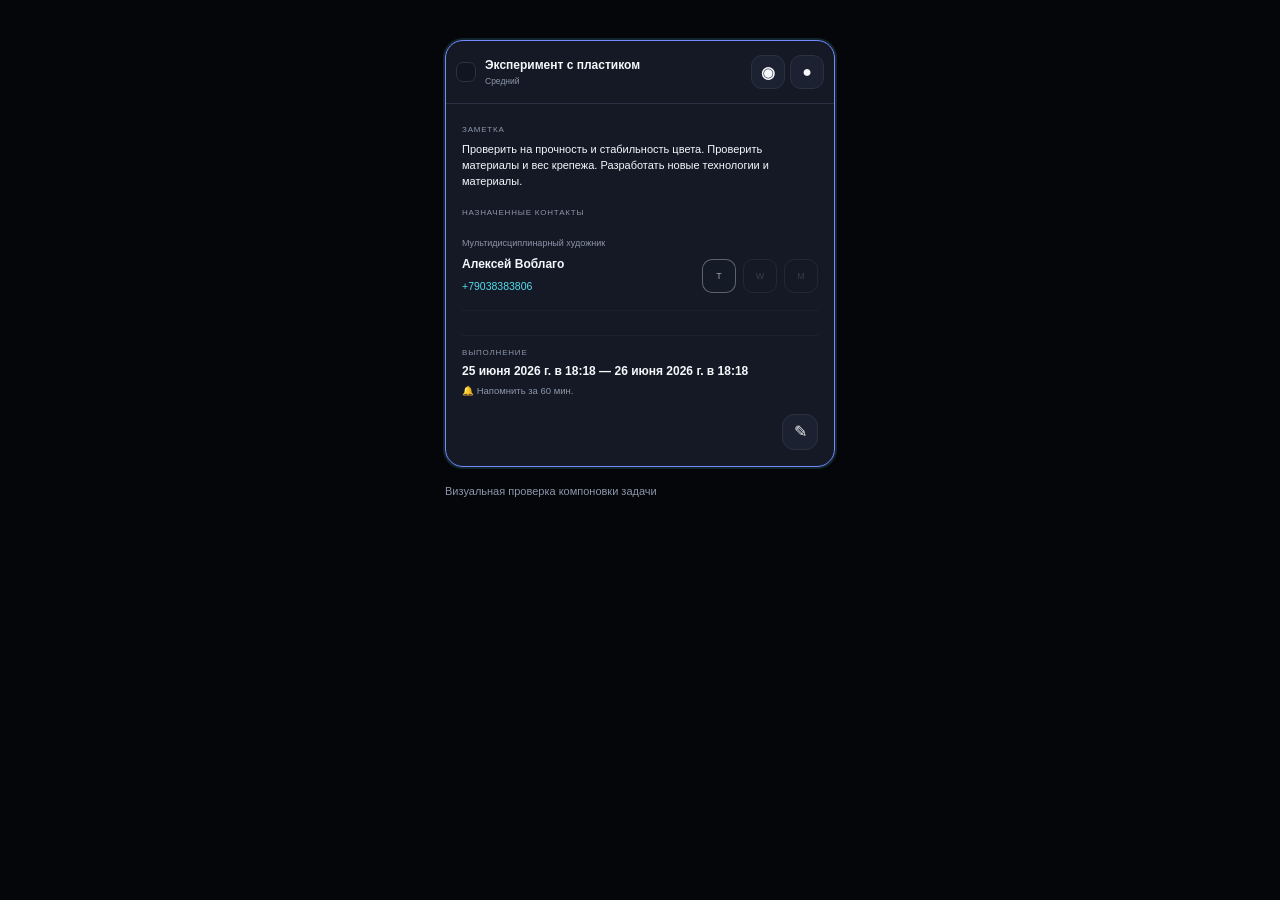
==== commit 345522f2: "Add files via upload" ====
--- a/visual-check.html
+++ b/visual-check.html
@@ -1 +1 @@
-<!doctype html><html lang="ru"><head><meta charset="utf-8"><meta name="viewport" content="width=device-width,initial-scale=1"><link rel="stylesheet" href="styles.css?v=6.0.23"><style>html,body{overflow:auto;min-height:100%;background:#05060a}.visual-page{width:min(430px,100%);margin:0 auto;padding:20px}.stage-task-card{margin-top:20px}.stage-task-expanded{display:grid}.marker{margin-top:18px;color:#8c95a9;font-size:11px}</style></head><body><main class="visual-page"><article class="stage-task-card selected"><div class="stage-task-head"><label class="stage-task-check"><input type="checkbox"><span></span></label><div class="stage-task-title"><b>Эксперимент с пластиком</b><small>Средний</small></div><div class="stage-task-actions"><button>◉</button><button>●</button></div></div><div class="stage-task-expanded"><div class="task-note"><small>ЗАМЕТКА</small><p>Проверить на прочность и стабильность цвета. Проверить материалы и вес крепежа. Разработать новые технологии и материалы.</p></div><div class="task-contact-view"><small>НАЗНАЧЕННЫЕ КОНТАКТЫ</small><article class="task-contact-card"><div class="task-contact-copy"><span class="task-contact-role">Мультидисциплинарный художник</span><b>Алексей Воблаго</b><a class="task-contact-number">+79038383806</a></div><div class="task-contact-messengers"><span class="messenger-badges"><button class="messenger-badge selected">T</button><button class="messenger-badge muted">W</button><button class="messenger-badge muted">M</button></span></div></article></div><div class="task-time-view"><small>ВЫПОЛНЕНИЕ</small><b>25 июня 2026 г. в 18:18 — 26 июня 2026 г. в 18:18</b><span>🔔 Напомнить за 60 мин.</span></div><div class="task-expanded-actions"><button>✎</button></div></div></article><p class="marker">Визуальная проверка компоновки задачи</p></main></body></html>+<!doctype html><html lang="ru"><head><meta charset="utf-8"><meta name="viewport" content="width=device-width,initial-scale=1"><link rel="stylesheet" href="styles.css?v=6.0.24"><style>html,body{overflow:auto;min-height:100%;background:#05060a}.visual-page{width:min(430px,100%);margin:0 auto;padding:20px}.stage-task-card{margin-top:20px}.stage-task-expanded{display:grid}.marker{margin-top:18px;color:#8c95a9;font-size:11px}</style></head><body><main class="visual-page"><article class="stage-task-card selected"><div class="stage-task-head"><label class="stage-task-check"><input type="checkbox"><span></span></label><div class="stage-task-title"><b>Эксперимент с пластиком</b><small>Средний</small></div><div class="stage-task-actions"><button>◉</button><button>●</button></div></div><div class="stage-task-expanded"><div class="task-note"><small>ЗАМЕТКА</small><p>Проверить на прочность и стабильность цвета. Проверить материалы и вес крепежа. Разработать новые технологии и материалы.</p></div><div class="task-contact-view"><small>НАЗНАЧЕННЫЕ КОНТАКТЫ</small><article class="task-contact-card"><div class="task-contact-copy"><span class="task-contact-role">Мультидисциплинарный художник</span><b>Алексей Воблаго</b><a class="task-contact-number">+79038383806</a></div><div class="task-contact-messengers"><span class="messenger-badges"><button class="messenger-badge selected">T</button><button class="messenger-badge muted">W</button><button class="messenger-badge muted">M</button></span></div></article></div><div class="task-time-view"><small>ВЫПОЛНЕНИЕ</small><b>25 июня 2026 г. в 18:18 — 26 июня 2026 г. в 18:18</b><span>🔔 Напомнить за 60 мин.</span></div><div class="task-expanded-actions"><button>✎</button></div></div></article><p class="marker">Визуальная проверка компоновки задачи</p></main></body></html>
--- a/styles.css
+++ b/styles.css
@@ -706,3 +706,32 @@
 .stage-task-actions .priority-high,.stage-task-actions .priority-medium,.stage-task-actions .priority-low{color:inherit!important}
 @keyframes priorityPulseV623{0%,100%{transform:scale(.92);filter:saturate(.95);opacity:.88}45%{transform:scale(1.12);filter:saturate(1.08);opacity:1}70%{transform:scale(1.02);opacity:.96}}
 @media(max-width:520px){.process-detail-hero::before{padding:1.1px}.priority-orb.priority-high>span{width:15px;height:15px}.priority-orb.priority-medium>span{width:12px;height:12px}.priority-orb.priority-low>span{width:9px;height:9px}}
+
+
+/* v6.0.24 — role picker, messenger centering, compact task time, cover drag fix */
+.cover-position-frame img#processCoverPreview,.cover-position-frame img,.process-cover-media,.process-cover-thumb img{object-fit:cover!important;transform-origin:center center!important}
+.task-contact-messengers .messenger-badge,.task-contact-messengers .messenger-badges .messenger-badge{display:grid!important;place-items:center!important;padding:0!important}
+.task-contact-messengers .messenger-badge svg,.task-contact-messengers .messenger-badges .messenger-badge svg{display:block!important;width:18px!important;height:18px!important;min-width:18px!important;min-height:18px!important;margin:auto!important;transform:none!important}
+.task-time-view{margin-top:6px!important;padding-top:12px!important;padding-bottom:0!important;gap:6px!important}
+.task-time-view span{display:flex!important;align-items:center!important;gap:7px!important}
+.task-bell-icon{display:inline-grid!important;place-items:center!important;width:18px!important;height:18px!important;color:#cfd8e8!important;opacity:.86}
+.task-bell-icon svg{width:16px!important;height:16px!important;display:block!important}
+.task-expanded-actions{min-height:0!important;padding-top:0!important;margin-top:-2px!important}
+.task-expanded-actions button{margin-left:auto}
+.task-role-picker{display:grid!important;gap:10px!important}
+.task-role-toolbar{display:flex!important;justify-content:flex-start!important;gap:8px!important}
+.task-role-icon-button{width:40px!important;height:40px!important;min-width:40px!important;min-height:40px!important;padding:0!important;display:grid!important;place-items:center!important;border-radius:12px!important}
+.task-role-icon-button svg{width:18px!important;height:18px!important}
+.task-role-icon-button:disabled{opacity:.38!important;pointer-events:none!important}
+.task-role-summary{display:grid!important;gap:8px!important}
+.task-role-card{padding:11px 12px!important;border:1px solid var(--line)!important;border-radius:14px!important;background:var(--surface2)!important}
+.task-role-card-copy{display:grid!important;gap:3px!important}
+.task-role-card-copy small{color:var(--muted)!important;font-size:9px!important}
+.task-role-card-copy b{font-size:11.5px!important;line-height:1.25!important}
+.task-role-card-copy span{color:var(--cyan)!important;font-size:10px!important}
+.task-role-dialog .confirm-actions{display:grid!important;grid-template-columns:1fr 1fr!important;gap:10px!important;margin-top:12px!important}
+.task-role-dialog-list{display:grid!important;gap:8px!important;max-height:min(48vh,360px)!important;overflow:auto!important;padding-right:2px!important}
+.task-role-dialog-list .task-contact-choice input{accent-color:#7e80ff!important}
+.task-role-dialog-list .task-contact-choice b{font-size:11px!important}
+.task-role-dialog-list .task-contact-choice small{font-size:9px!important}
+@media(max-width:520px){.task-role-icon-button{width:38px!important;height:38px!important;min-width:38px!important;min-height:38px!important}.task-time-view{padding-top:10px!important}}
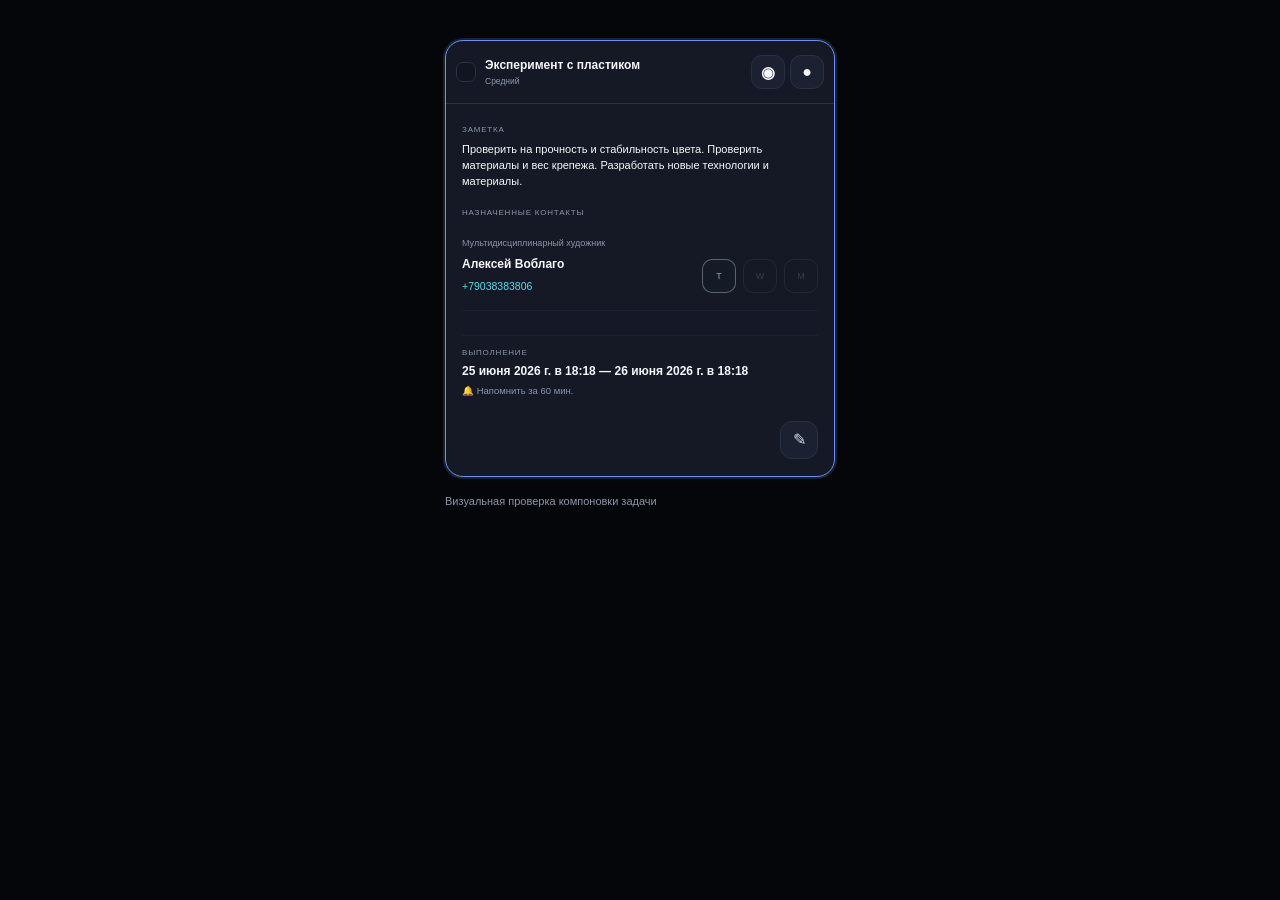
==== commit 1062012f: "Add files via upload" ====
--- a/visual-check.html
+++ b/visual-check.html
@@ -1 +1 @@
-<!doctype html><html lang="ru"><head><meta charset="utf-8"><meta name="viewport" content="width=device-width,initial-scale=1"><link rel="stylesheet" href="styles.css?v=6.0.24"><style>html,body{overflow:auto;min-height:100%;background:#05060a}.visual-page{width:min(430px,100%);margin:0 auto;padding:20px}.stage-task-card{margin-top:20px}.stage-task-expanded{display:grid}.marker{margin-top:18px;color:#8c95a9;font-size:11px}</style></head><body><main class="visual-page"><article class="stage-task-card selected"><div class="stage-task-head"><label class="stage-task-check"><input type="checkbox"><span></span></label><div class="stage-task-title"><b>Эксперимент с пластиком</b><small>Средний</small></div><div class="stage-task-actions"><button>◉</button><button>●</button></div></div><div class="stage-task-expanded"><div class="task-note"><small>ЗАМЕТКА</small><p>Проверить на прочность и стабильность цвета. Проверить материалы и вес крепежа. Разработать новые технологии и материалы.</p></div><div class="task-contact-view"><small>НАЗНАЧЕННЫЕ КОНТАКТЫ</small><article class="task-contact-card"><div class="task-contact-copy"><span class="task-contact-role">Мультидисциплинарный художник</span><b>Алексей Воблаго</b><a class="task-contact-number">+79038383806</a></div><div class="task-contact-messengers"><span class="messenger-badges"><button class="messenger-badge selected">T</button><button class="messenger-badge muted">W</button><button class="messenger-badge muted">M</button></span></div></article></div><div class="task-time-view"><small>ВЫПОЛНЕНИЕ</small><b>25 июня 2026 г. в 18:18 — 26 июня 2026 г. в 18:18</b><span>🔔 Напомнить за 60 мин.</span></div><div class="task-expanded-actions"><button>✎</button></div></div></article><p class="marker">Визуальная проверка компоновки задачи</p></main></body></html>+<!doctype html><html lang="ru"><head><meta charset="utf-8"><meta name="viewport" content="width=device-width,initial-scale=1"><link rel="stylesheet" href="styles.css?v=6.0.25"><style>html,body{overflow:auto;min-height:100%;background:#05060a}.visual-page{width:min(430px,100%);margin:0 auto;padding:20px}.stage-task-card{margin-top:20px}.stage-task-expanded{display:grid}.marker{margin-top:18px;color:#8c95a9;font-size:11px}</style></head><body><main class="visual-page"><article class="stage-task-card selected"><div class="stage-task-head"><label class="stage-task-check"><input type="checkbox"><span></span></label><div class="stage-task-title"><b>Эксперимент с пластиком</b><small>Средний</small></div><div class="stage-task-actions"><button>◉</button><button>●</button></div></div><div class="stage-task-expanded"><div class="task-note"><small>ЗАМЕТКА</small><p>Проверить на прочность и стабильность цвета. Проверить материалы и вес крепежа. Разработать новые технологии и материалы.</p></div><div class="task-contact-view"><small>НАЗНАЧЕННЫЕ КОНТАКТЫ</small><article class="task-contact-card"><div class="task-contact-copy"><span class="task-contact-role">Мультидисциплинарный художник</span><b>Алексей Воблаго</b><a class="task-contact-number">+79038383806</a></div><div class="task-contact-messengers"><span class="messenger-badges"><button class="messenger-badge selected">T</button><button class="messenger-badge muted">W</button><button class="messenger-badge muted">M</button></span></div></article></div><div class="task-time-view"><small>ВЫПОЛНЕНИЕ</small><b>25 июня 2026 г. в 18:18 — 26 июня 2026 г. в 18:18</b><span>🔔 Напомнить за 60 мин.</span></div><div class="task-expanded-actions"><button>✎</button></div></div></article><p class="marker">Визуальная проверка компоновки задачи</p></main></body></html>
--- a/styles.css
+++ b/styles.css
@@ -735,3 +735,9 @@
 .task-role-dialog-list .task-contact-choice b{font-size:11px!important}
 .task-role-dialog-list .task-contact-choice small{font-size:9px!important}
 @media(max-width:520px){.task-role-icon-button{width:38px!important;height:38px!important;min-width:38px!important;min-height:38px!important}.task-time-view{padding-top:10px!important}}
+
+
+/* v6.0.25 — common task archive */
+.stage-heading-actions{display:flex;align-items:center;gap:8px}.task-archive-open-button,.delicate-plus{flex:0 0 auto}.task-archive-open-button{width:40px;height:40px;border-radius:13px;display:grid;place-items:center;background:var(--surface3);border:1px solid var(--line);color:#c4ccdc;box-shadow:0 8px 22px #0003}.task-archive-open-button svg{width:19px;height:19px}.task-archive-open-button:active{transform:scale(.95)}
+.task-expanded-actions{display:flex!important;align-items:center!important;justify-content:flex-end!important;gap:8px!important;min-height:44px!important;padding-top:4px!important;margin-top:0!important}.task-expanded-actions button{width:38px!important;height:38px!important;min-width:38px!important;min-height:38px!important;border-radius:12px!important;display:grid!important;place-items:center!important;background:var(--surface3)!important;border:1px solid var(--line)!important;color:#d7deeb!important}.task-expanded-actions button svg{width:18px!important;height:18px!important}.task-archive-action{color:#aebbd0!important}.task-archive-action.armed{border-color:#7b82ff!important;color:#eef2ff!important;background:linear-gradient(145deg,#30285b,#17364b)!important;box-shadow:0 0 0 2px #687dff24,0 0 18px #5bd9ec24!important}.task-time-view{padding-bottom:0!important;margin-bottom:0!important}
+.task-archive-confirm-dialog p{margin:0 0 14px;color:var(--muted);font-size:11px;line-height:1.45}.task-archive-dialog{width:100vw;max-width:100vw;height:100dvh;max-height:100dvh;margin:0;padding:0;border:0;background:var(--bg);color:var(--text)}.task-archive-dialog::backdrop{background:#000c;backdrop-filter:blur(8px)}.task-archive-dialog .dialog-shell{height:100%;border-radius:0}.task-archive-body{padding-bottom:calc(28px + var(--safe-bottom))!important}.task-archive-empty{padding:26px 16px;border:1px dashed var(--line);border-radius:18px;color:var(--muted);text-align:center;font-size:12px}.task-archive-group{margin-bottom:22px}.task-archive-group>header{display:flex;align-items:flex-end;justify-content:space-between;margin-bottom:9px;padding:0 2px}.task-archive-group>header small{display:block;color:var(--muted);font-size:8px;letter-spacing:.14em}.task-archive-group>header h3{margin:4px 0 0;font-size:16px}.task-archive-group>header>span{min-width:28px;height:28px;padding:0 8px;border:1px solid var(--line);border-radius:10px;display:grid;place-items:center;background:var(--surface2);color:var(--muted);font-size:10px}.task-archive-list{display:grid;gap:8px}.task-archive-item{border:1px solid var(--line);border-radius:16px;background:var(--surface2);overflow:hidden}.task-archive-item.expanded{border-color:#718cff;box-shadow:0 0 0 2px #62ddec18}.task-archive-item-main{width:100%;min-height:62px;padding:11px 12px;display:flex;align-items:center;justify-content:space-between;gap:12px;text-align:left}.task-archive-item-main>div{min-width:0;flex:1}.task-archive-item-main b,.task-archive-item-main small{display:block}.task-archive-item-main b{font-size:12px;white-space:nowrap;overflow:hidden;text-overflow:ellipsis}.task-archive-item-main small{margin-top:4px;color:var(--muted);font-size:8.5px}.task-archive-item-main svg{width:18px;height:18px;color:#b9c2d2}.task-archive-item-detail{padding:0 12px 12px;border-top:1px solid var(--line-soft)}.task-archive-item-detail p{margin:11px 0;color:#cfd5e0;font-size:10.5px;line-height:1.45}.task-archive-item-actions{display:grid;grid-template-columns:1fr 1fr;gap:8px;margin-top:11px}.task-archive-item-actions button{min-height:40px;padding:0 10px;display:flex;align-items:center;justify-content:center;gap:7px;font-size:9.5px}.task-archive-item-actions svg{width:16px;height:16px}@media(max-width:520px){.task-archive-open-button,.delicate-plus{width:38px!important;height:38px!important}.task-archive-item-actions{grid-template-columns:1fr}.task-expanded-actions button{width:36px!important;height:36px!important;min-width:36px!important;min-height:36px!important}}
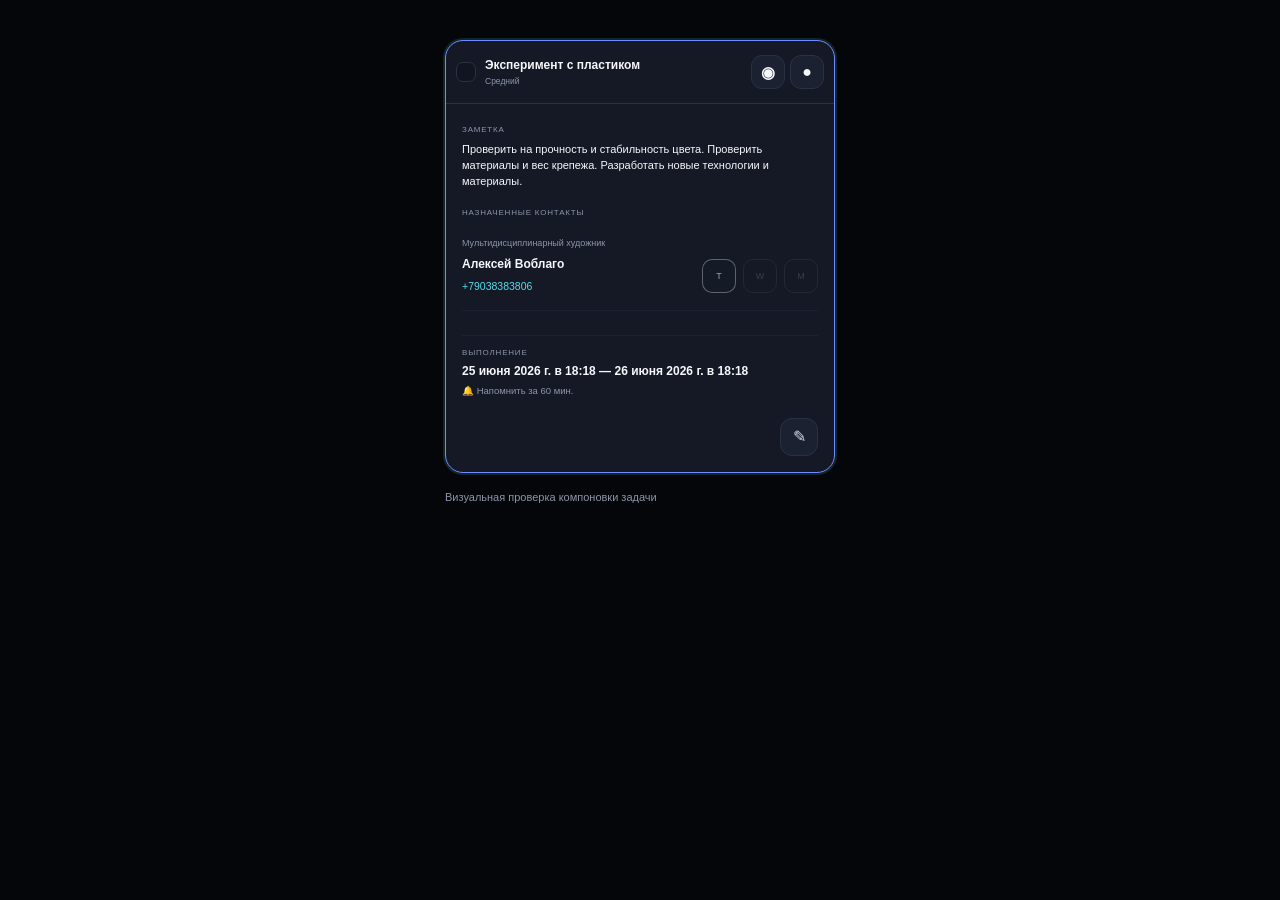
==== commit 6b407bf0: "Add files via upload" ====
--- a/visual-check.html
+++ b/visual-check.html
@@ -1 +1 @@
-<!doctype html><html lang="ru"><head><meta charset="utf-8"><meta name="viewport" content="width=device-width,initial-scale=1"><link rel="stylesheet" href="styles.css?v=6.0.25"><style>html,body{overflow:auto;min-height:100%;background:#05060a}.visual-page{width:min(430px,100%);margin:0 auto;padding:20px}.stage-task-card{margin-top:20px}.stage-task-expanded{display:grid}.marker{margin-top:18px;color:#8c95a9;font-size:11px}</style></head><body><main class="visual-page"><article class="stage-task-card selected"><div class="stage-task-head"><label class="stage-task-check"><input type="checkbox"><span></span></label><div class="stage-task-title"><b>Эксперимент с пластиком</b><small>Средний</small></div><div class="stage-task-actions"><button>◉</button><button>●</button></div></div><div class="stage-task-expanded"><div class="task-note"><small>ЗАМЕТКА</small><p>Проверить на прочность и стабильность цвета. Проверить материалы и вес крепежа. Разработать новые технологии и материалы.</p></div><div class="task-contact-view"><small>НАЗНАЧЕННЫЕ КОНТАКТЫ</small><article class="task-contact-card"><div class="task-contact-copy"><span class="task-contact-role">Мультидисциплинарный художник</span><b>Алексей Воблаго</b><a class="task-contact-number">+79038383806</a></div><div class="task-contact-messengers"><span class="messenger-badges"><button class="messenger-badge selected">T</button><button class="messenger-badge muted">W</button><button class="messenger-badge muted">M</button></span></div></article></div><div class="task-time-view"><small>ВЫПОЛНЕНИЕ</small><b>25 июня 2026 г. в 18:18 — 26 июня 2026 г. в 18:18</b><span>🔔 Напомнить за 60 мин.</span></div><div class="task-expanded-actions"><button>✎</button></div></div></article><p class="marker">Визуальная проверка компоновки задачи</p></main></body></html>+<!doctype html><html lang="ru"><head><meta charset="utf-8"><meta name="viewport" content="width=device-width,initial-scale=1"><link rel="stylesheet" href="styles.css?v=6.0.26"><style>html,body{overflow:auto;min-height:100%;background:#05060a}.visual-page{width:min(430px,100%);margin:0 auto;padding:20px}.stage-task-card{margin-top:20px}.stage-task-expanded{display:grid}.marker{margin-top:18px;color:#8c95a9;font-size:11px}</style></head><body><main class="visual-page"><article class="stage-task-card selected"><div class="stage-task-head"><label class="stage-task-check"><input type="checkbox"><span></span></label><div class="stage-task-title"><b>Эксперимент с пластиком</b><small>Средний</small></div><div class="stage-task-actions"><button>◉</button><button>●</button></div></div><div class="stage-task-expanded"><div class="task-note"><small>ЗАМЕТКА</small><p>Проверить на прочность и стабильность цвета. Проверить материалы и вес крепежа. Разработать новые технологии и материалы.</p></div><div class="task-contact-view"><small>НАЗНАЧЕННЫЕ КОНТАКТЫ</small><article class="task-contact-card"><div class="task-contact-copy"><span class="task-contact-role">Мультидисциплинарный художник</span><b>Алексей Воблаго</b><a class="task-contact-number">+79038383806</a></div><div class="task-contact-messengers"><span class="messenger-badges"><button class="messenger-badge selected">T</button><button class="messenger-badge muted">W</button><button class="messenger-badge muted">M</button></span></div></article></div><div class="task-time-view"><small>ВЫПОЛНЕНИЕ</small><b>25 июня 2026 г. в 18:18 — 26 июня 2026 г. в 18:18</b><span>🔔 Напомнить за 60 мин.</span></div><div class="task-expanded-actions"><button>✎</button></div></div></article><p class="marker">Визуальная проверка компоновки задачи</p></main></body></html>
--- a/styles.css
+++ b/styles.css
@@ -741,3 +741,36 @@
 .stage-heading-actions{display:flex;align-items:center;gap:8px}.task-archive-open-button,.delicate-plus{flex:0 0 auto}.task-archive-open-button{width:40px;height:40px;border-radius:13px;display:grid;place-items:center;background:var(--surface3);border:1px solid var(--line);color:#c4ccdc;box-shadow:0 8px 22px #0003}.task-archive-open-button svg{width:19px;height:19px}.task-archive-open-button:active{transform:scale(.95)}
 .task-expanded-actions{display:flex!important;align-items:center!important;justify-content:flex-end!important;gap:8px!important;min-height:44px!important;padding-top:4px!important;margin-top:0!important}.task-expanded-actions button{width:38px!important;height:38px!important;min-width:38px!important;min-height:38px!important;border-radius:12px!important;display:grid!important;place-items:center!important;background:var(--surface3)!important;border:1px solid var(--line)!important;color:#d7deeb!important}.task-expanded-actions button svg{width:18px!important;height:18px!important}.task-archive-action{color:#aebbd0!important}.task-archive-action.armed{border-color:#7b82ff!important;color:#eef2ff!important;background:linear-gradient(145deg,#30285b,#17364b)!important;box-shadow:0 0 0 2px #687dff24,0 0 18px #5bd9ec24!important}.task-time-view{padding-bottom:0!important;margin-bottom:0!important}
 .task-archive-confirm-dialog p{margin:0 0 14px;color:var(--muted);font-size:11px;line-height:1.45}.task-archive-dialog{width:100vw;max-width:100vw;height:100dvh;max-height:100dvh;margin:0;padding:0;border:0;background:var(--bg);color:var(--text)}.task-archive-dialog::backdrop{background:#000c;backdrop-filter:blur(8px)}.task-archive-dialog .dialog-shell{height:100%;border-radius:0}.task-archive-body{padding-bottom:calc(28px + var(--safe-bottom))!important}.task-archive-empty{padding:26px 16px;border:1px dashed var(--line);border-radius:18px;color:var(--muted);text-align:center;font-size:12px}.task-archive-group{margin-bottom:22px}.task-archive-group>header{display:flex;align-items:flex-end;justify-content:space-between;margin-bottom:9px;padding:0 2px}.task-archive-group>header small{display:block;color:var(--muted);font-size:8px;letter-spacing:.14em}.task-archive-group>header h3{margin:4px 0 0;font-size:16px}.task-archive-group>header>span{min-width:28px;height:28px;padding:0 8px;border:1px solid var(--line);border-radius:10px;display:grid;place-items:center;background:var(--surface2);color:var(--muted);font-size:10px}.task-archive-list{display:grid;gap:8px}.task-archive-item{border:1px solid var(--line);border-radius:16px;background:var(--surface2);overflow:hidden}.task-archive-item.expanded{border-color:#718cff;box-shadow:0 0 0 2px #62ddec18}.task-archive-item-main{width:100%;min-height:62px;padding:11px 12px;display:flex;align-items:center;justify-content:space-between;gap:12px;text-align:left}.task-archive-item-main>div{min-width:0;flex:1}.task-archive-item-main b,.task-archive-item-main small{display:block}.task-archive-item-main b{font-size:12px;white-space:nowrap;overflow:hidden;text-overflow:ellipsis}.task-archive-item-main small{margin-top:4px;color:var(--muted);font-size:8.5px}.task-archive-item-main svg{width:18px;height:18px;color:#b9c2d2}.task-archive-item-detail{padding:0 12px 12px;border-top:1px solid var(--line-soft)}.task-archive-item-detail p{margin:11px 0;color:#cfd5e0;font-size:10.5px;line-height:1.45}.task-archive-item-actions{display:grid;grid-template-columns:1fr 1fr;gap:8px;margin-top:11px}.task-archive-item-actions button{min-height:40px;padding:0 10px;display:flex;align-items:center;justify-content:center;gap:7px;font-size:9.5px}.task-archive-item-actions svg{width:16px;height:16px}@media(max-width:520px){.task-archive-open-button,.delicate-plus{width:38px!important;height:38px!important}.task-archive-item-actions{grid-template-columns:1fr}.task-expanded-actions button{width:36px!important;height:36px!important;min-width:36px!important;min-height:36px!important}}
+
+
+/* v6.0.26 — refined process footer, task actions, expenses */
+.process-detail-footer{display:grid!important;grid-template-columns:minmax(0,1fr) 44px!important;gap:10px!important;align-items:center!important;padding-left:16px!important;padding-right:16px!important}
+.process-detail-footer #detailBranchButton{width:100%!important;min-height:42px!important;display:block!important;opacity:1!important;filter:none!important;pointer-events:auto!important}
+.footer-task-archive-button{width:42px;height:42px;min-width:42px;min-height:42px;padding:0;border-radius:13px;display:grid;place-items:center;background:var(--surface3);border:1px solid var(--line);color:#cbd4e3}
+.footer-task-archive-button span,.footer-task-archive-button svg{display:block;width:20px;height:20px;margin:auto}
+.footer-task-archive-button:active{transform:scale(.95)}
+.process-detail-footer #detailEditButton,.process-detail-footer #processActionLock{display:none!important}
+.task-expanded-actions{display:flex!important;justify-content:flex-end!important;align-items:center!important;min-height:40px!important;padding-top:2px!important;margin-top:0!important}
+.task-expanded-action-group{display:flex!important;align-items:center!important;justify-content:flex-end!important;gap:8px!important;margin-left:auto!important}
+.task-expanded-action-group button{margin:0!important;width:38px!important;height:38px!important;min-width:38px!important;min-height:38px!important;max-width:38px!important;max-height:38px!important;padding:0!important;display:grid!important;place-items:center!important;border-radius:12px!important}
+.task-expanded-action-group button svg{display:block!important;width:18px!important;height:18px!important;margin:auto!important;transform:none!important}
+.task-expanded-action-group .task-archive-action svg{transform:translateY(.2px)!important}
+.expense-panel{padding:14px!important;border:1px solid var(--line)!important;border-radius:22px!important;background:var(--surface)!important}
+.expense-panel .detail-section-head{align-items:center!important;margin-bottom:12px!important}
+.expense-panel .detail-section-head small{display:block;color:var(--muted);font-size:8px;letter-spacing:.12em;margin-bottom:4px}
+.expense-heading-actions{display:flex;align-items:center;gap:8px}
+.expense-action-button{width:40px!important;height:40px!important;min-width:40px!important;min-height:40px!important;padding:0!important;border-radius:13px!important;display:grid!important;place-items:center!important;background:var(--surface3)!important;border:1px solid var(--line)!important;color:#d2d9e6!important;font-size:23px!important}
+.expense-action-button svg{width:18px!important;height:18px!important;margin:auto!important}
+.expense-delete-button.active{border-color:#7b82ff!important;color:#f1f4ff!important;background:linear-gradient(145deg,#30285b,#17364b)!important;box-shadow:0 0 0 2px #687dff20!important}
+.expense-entry-row{display:grid!important;grid-template-columns:minmax(0,1.45fr) minmax(90px,.7fr)!important;gap:8px!important;margin-bottom:10px!important}
+.expense-entry-row input{width:100%!important;min-width:0!important;height:42px!important;padding:0 11px!important;border:1px solid var(--line)!important;border-radius:12px!important;background:var(--surface2)!important;color:var(--text)!important;box-sizing:border-box!important}
+.expense-list{display:grid!important;gap:7px!important;margin-top:0!important}
+.expense-item{display:grid!important;grid-template-columns:minmax(0,1fr) auto!important;align-items:center!important;gap:10px!important;padding:10px 11px!important;border:1px solid var(--line-soft)!important;border-radius:13px!important;background:var(--surface2)!important;cursor:default}
+.expense-item.selecting{grid-template-columns:22px minmax(0,1fr) auto!important;cursor:pointer}
+.expense-item input[type="checkbox"]{width:18px!important;height:18px!important;margin:0!important;accent-color:#7c7fff!important}
+.expense-item>div{min-width:0!important}
+.expense-item b{font-size:10.5px!important;line-height:1.25!important;font-weight:650!important;white-space:nowrap!important;overflow:hidden!important;text-overflow:ellipsis!important}
+.expense-item small{font-size:8px!important;color:var(--muted)!important;margin-top:3px!important}
+.expense-item strong{font-size:10.5px!important;font-weight:600!important;color:#b9c3d3!important;white-space:nowrap!important;letter-spacing:0!important}
+.expense-item.selected{border-color:#7786ff!important;background:linear-gradient(145deg,#1b2235,#141a28)!important;box-shadow:0 0 0 2px #62ddec16!important}
+@media(max-width:520px){.process-detail-footer{grid-template-columns:minmax(0,1fr) 40px!important;gap:8px!important;padding-left:12px!important;padding-right:12px!important}.footer-task-archive-button{width:40px;height:40px;min-width:40px;min-height:40px}.task-expanded-action-group button{width:36px!important;height:36px!important;min-width:36px!important;min-height:36px!important;max-width:36px!important;max-height:36px!important}.expense-panel{padding:13px!important}.expense-action-button{width:38px!important;height:38px!important;min-width:38px!important;min-height:38px!important}.expense-entry-row{grid-template-columns:minmax(0,1.35fr) minmax(86px,.65fr)!important}.expense-item{padding:9px 10px!important}.expense-item strong{font-size:10px!important}}
